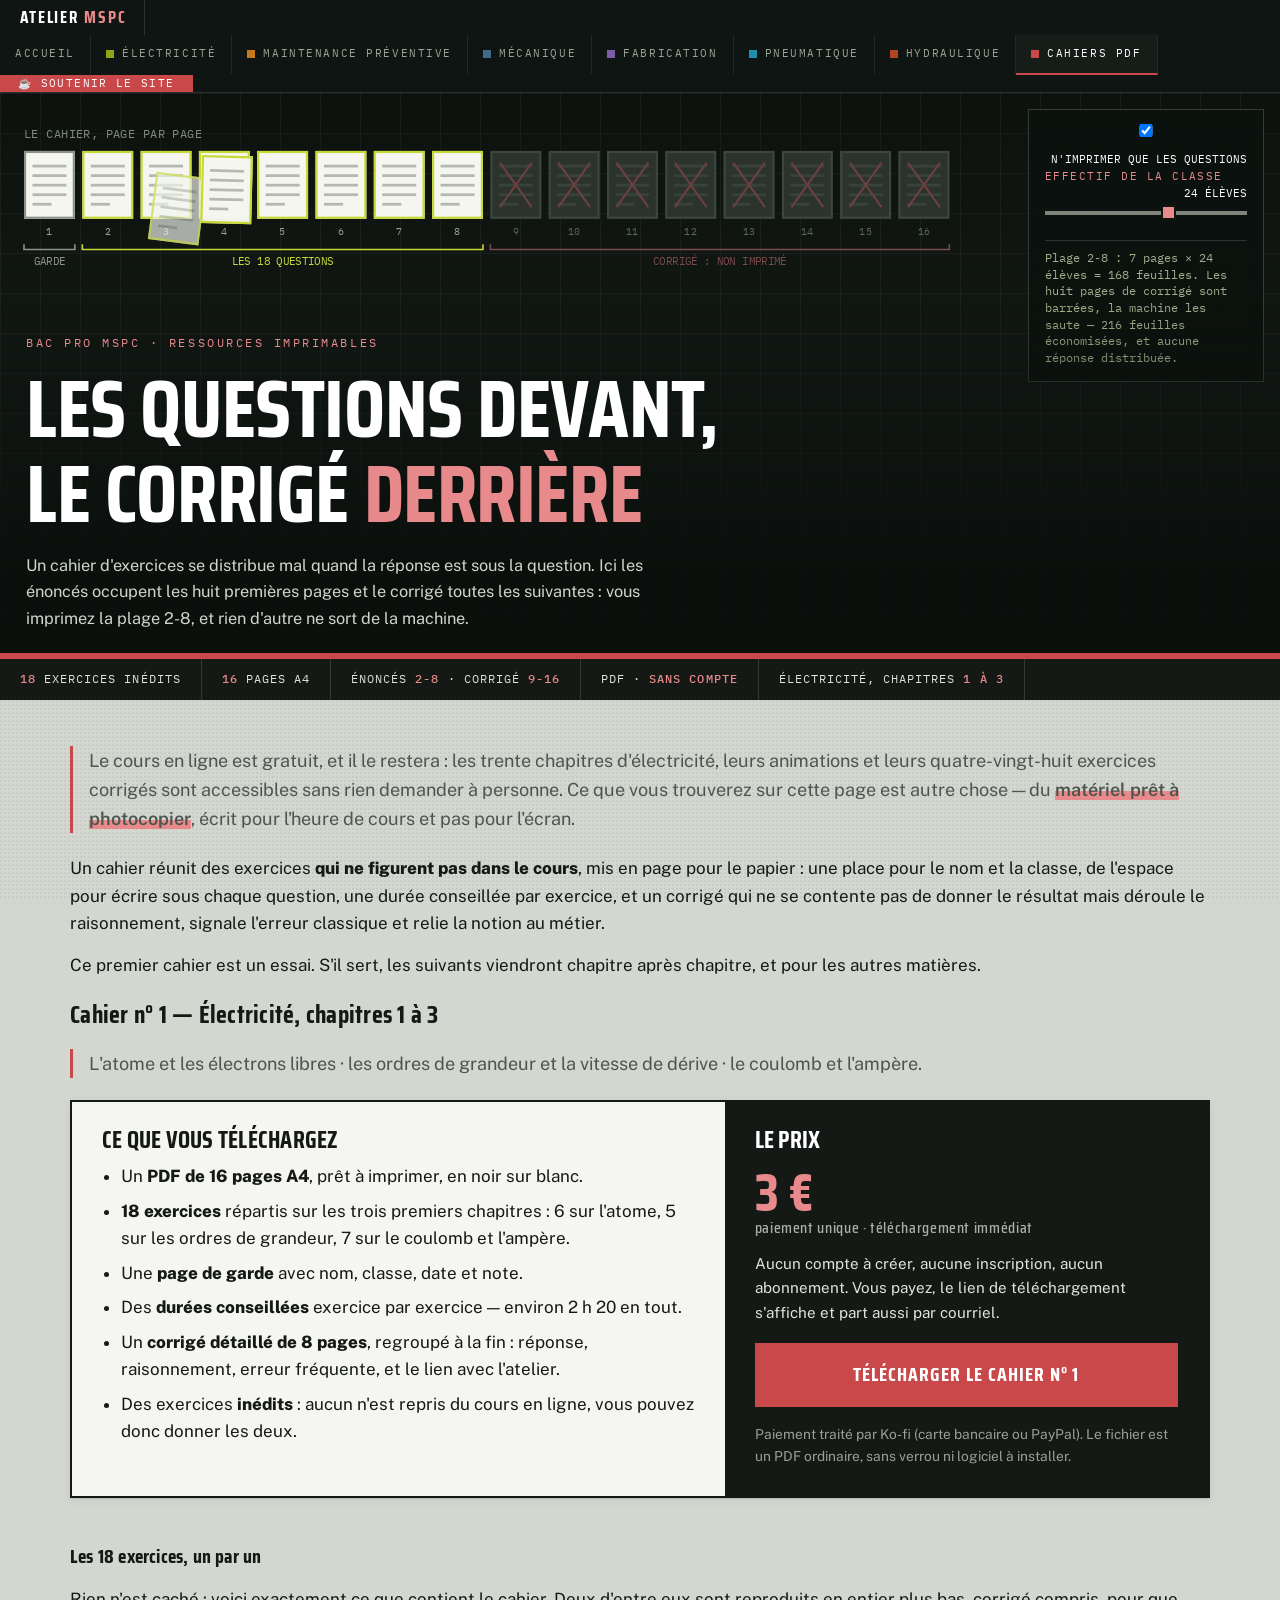
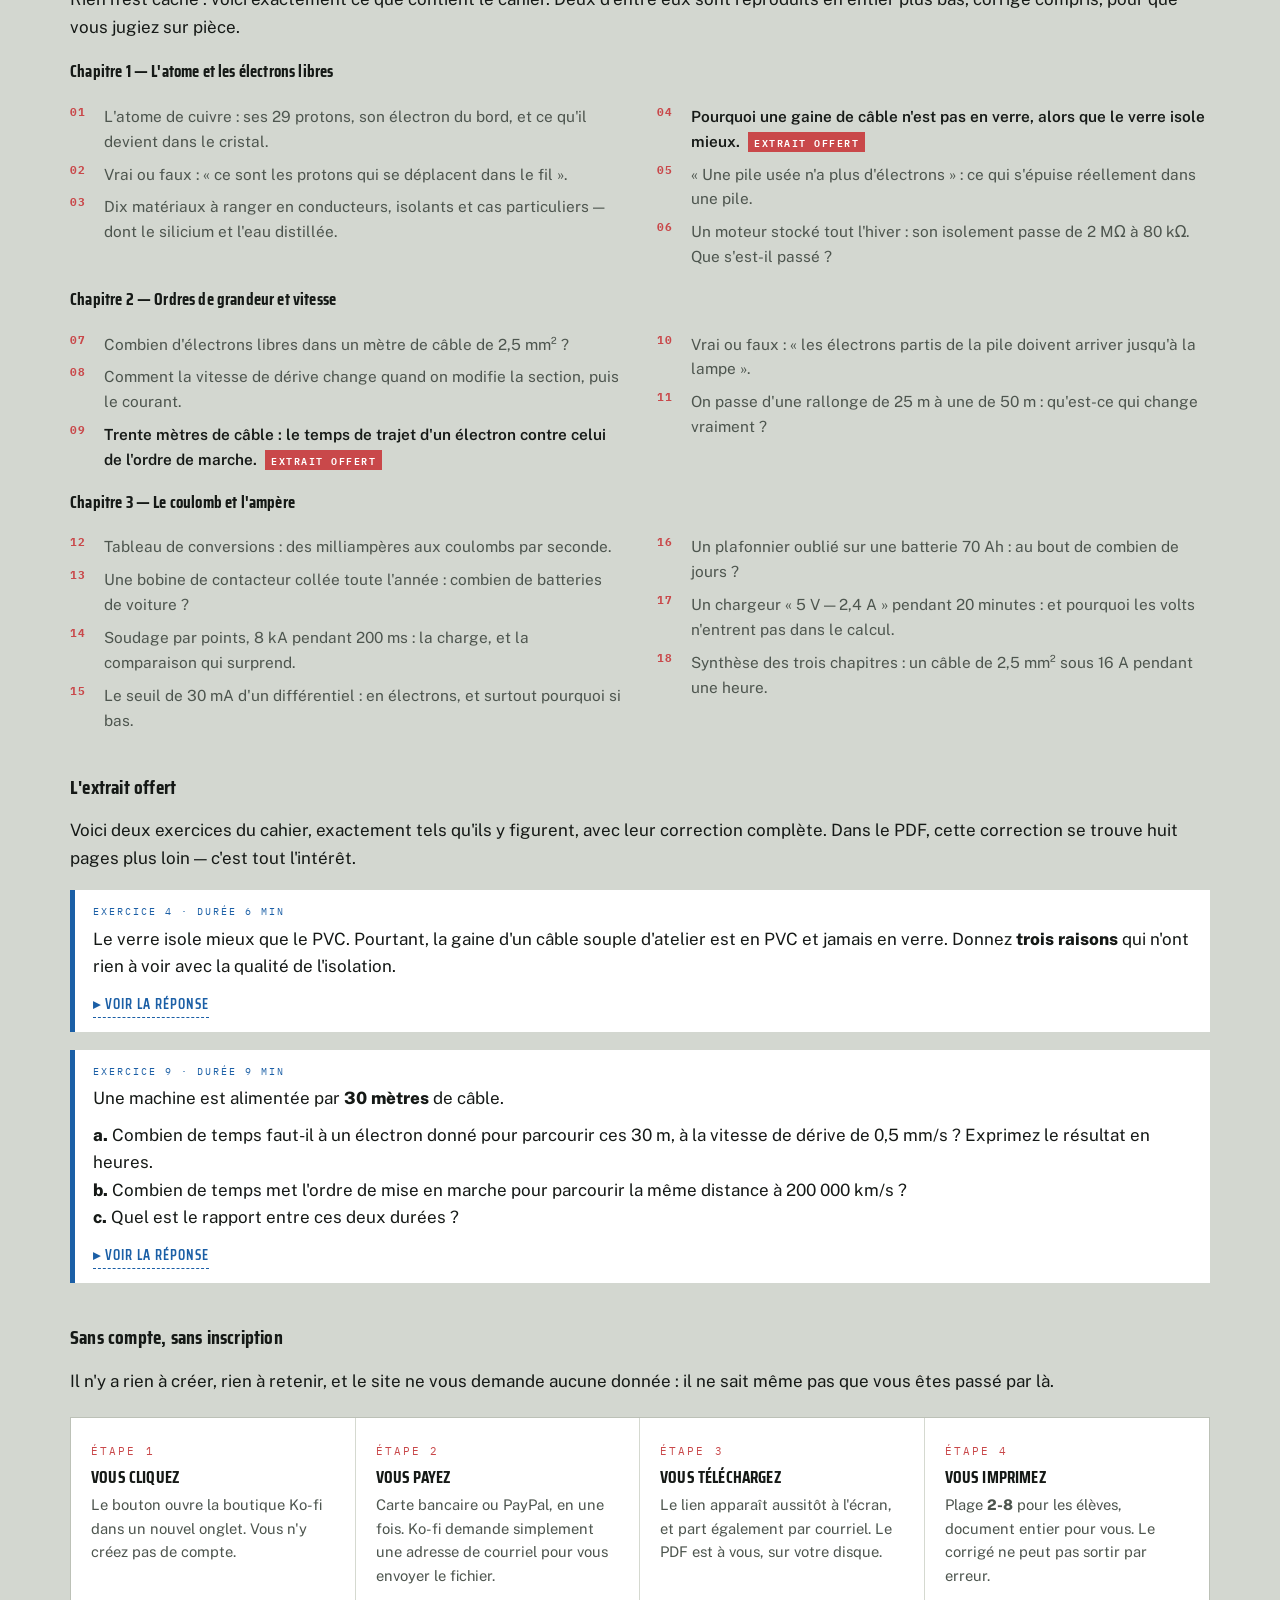
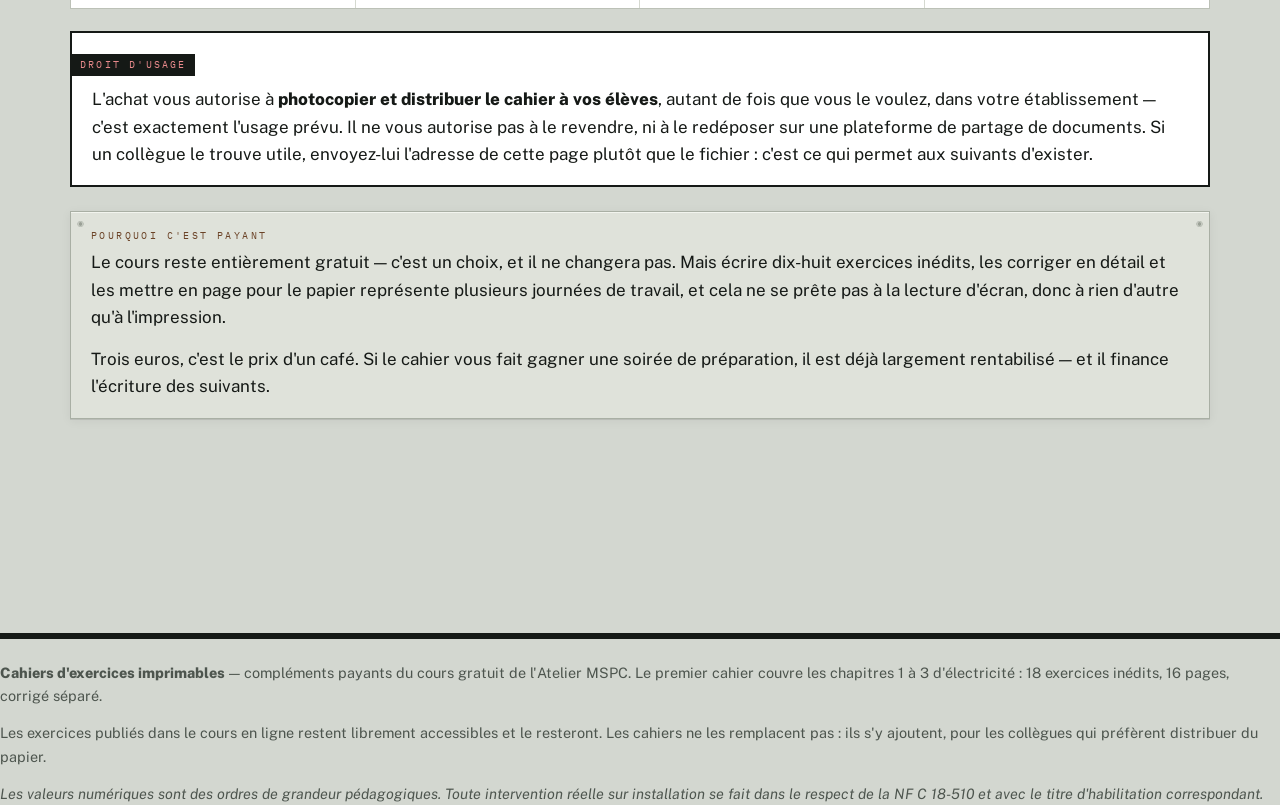
==== cahiers.html @ 29a4f724 "Ajoute la page des cahiers d'exercices imprimables Premier cahier payant, en essai : electricite cha" ====
<!DOCTYPE html>
<html lang="fr">
<head>
<meta charset="utf-8">
<meta name="viewport" content="width=device-width, initial-scale=1">
<title>Cahiers d'exercices imprimables — Atelier MSPC</title>
<meta name="description" content="Cahiers d'exercices Bac Pro MSPC à imprimer : énoncés inédits et corrigé détaillé regroupé en fin de document, pour ne distribuer que les pages de questions. PDF, sans compte ni inscription.">
<link rel="preconnect" href="https://fonts.googleapis.com">
<link rel="preconnect" href="https://fonts.gstatic.com" crossorigin>
<link href="https://fonts.googleapis.com/css2?family=Saira+Condensed:wght@500;600;700&family=Public+Sans:ital,wght@0,400;0,600;0,800;1,400&family=IBM+Plex+Mono:wght@400;500;600&display=swap" rel="stylesheet">
<link rel="stylesheet" href="assets/site.css">
<script src="assets/site.js"></script>
<style>
:root{--accent:#c9484a; --accent-clair:#e88a8c}
.hero-canvas-wrap{height:min(70vh,560px); min-height:420px}

/* La fiche produit : ce qu'on achete, a quel prix, et par ou. */
.fiche{display:grid; grid-template-columns:1.35fr 1fr; gap:0; border:2px solid var(--encre);
  background:var(--papier); box-shadow:var(--ombre); margin:0 0 48px}
.fiche .gauche{padding:26px 30px 28px}
.fiche .droite{padding:26px 30px 28px; background:var(--encre); color:#dfe4de;
  display:flex; flex-direction:column}
.fiche h3{margin:0 0 10px; font-size:1.5rem; text-transform:uppercase}
.fiche .droite h3{color:#fff}
.fiche ul{margin:0; padding-left:19px}
.fiche li{margin-bottom:7px}
.prix{font-family:"Saira Condensed",sans-serif; font-weight:700; font-size:3.4rem; line-height:1;
  color:var(--accent-clair); margin:2px 0 2px}
.prix small{font-size:1rem; font-weight:500; color:#a9b0a7; display:block; letter-spacing:.04em}
.bouton{display:inline-flex; align-items:center; justify-content:center; gap:9px; margin-top:18px;
  background:var(--accent); color:#fff; text-decoration:none; padding:14px 22px;
  font-family:"Saira Condensed",sans-serif; font-weight:700; font-size:1.22rem;
  text-transform:uppercase; letter-spacing:.05em; border:2px solid var(--accent)}
.bouton:hover{background:#e05a5c; border-color:#e05a5c}
.fiche .droite .fin{margin-top:auto; padding-top:16px; font-size:.86rem; color:#98a097}
@media (max-width:820px){.fiche{grid-template-columns:1fr}}

/* Le sommaire des 18 exercices, en deux colonnes. */
.liste-exos{columns:2; column-gap:34px; margin:0 0 10px; padding:0; list-style:none}
.liste-exos li{break-inside:avoid; margin-bottom:8px; padding-left:34px; position:relative;
  font-size:.96rem; color:var(--encre-doux)}
.liste-exos li b{position:absolute; left:0; top:0; font-family:"IBM Plex Mono",monospace;
  font-size:11px; color:var(--accent); letter-spacing:.06em}
.liste-exos li.gratuit{color:var(--encre); font-weight:600}
.liste-exos li.gratuit::after{content:"extrait offert"; font-family:"IBM Plex Mono",monospace;
  font-size:9.5px; letter-spacing:.16em; text-transform:uppercase; color:#fff;
  background:var(--accent); padding:1px 6px; margin-left:8px; white-space:nowrap}
@media (max-width:700px){.liste-exos{columns:1}}

.etapes{display:grid; grid-template-columns:repeat(auto-fit,minmax(210px,1fr)); gap:0;
  border:1px solid #bcc1b7; background:#fff; margin:22px 0 10px}
.etapes>div{padding:18px 20px 20px; border-right:1px solid #d5d9d0}
.etapes>div:last-child{border-right:none}
.etapes .n{font-family:"IBM Plex Mono",monospace; font-size:10.5px; letter-spacing:.2em;
  text-transform:uppercase; color:var(--accent)}
.etapes h4{margin:5px 0 6px; font-size:1.06rem; text-transform:uppercase}
.etapes p{margin:0; font-size:.92rem; color:var(--encre-doux)}
@media (max-width:700px){.etapes>div{border-right:none; border-bottom:1px solid #d5d9d0}}
</style>
</head>
<body>

<nav class="sitenav" aria-label="Navigation entre les cours">
  <a class="marque" href="index.html"><span class="sig">Atelier <b>MSPC</b></span></a>
  <div class="liens">
    <a href="index.html">Accueil</a>
    <a class="m-elec" href="electricite.html"><i class="pastille"></i>Électricité</a>
    <a class="m-maint" href="maintenance-preventive.html"><i class="pastille"></i>Maintenance préventive</a>
    <a class="m-meca" href="mecanique.html"><i class="pastille"></i>Mécanique</a>
    <a class="m-fab" href="fabrication.html"><i class="pastille"></i>Fabrication</a>
    <a class="m-pneu" href="pneumatique.html"><i class="pastille"></i>Pneumatique</a>
    <a class="m-hydro" href="hydraulique.html"><i class="pastille"></i>Hydraulique</a>
    <a class="m-cahier" href="cahiers.html" aria-current="page"><i class="pastille"></i>Cahiers PDF</a>
  </div>
  <a class="soutenir" href="https://ko-fi.com/topinambourrutabaga" target="_blank" rel="noopener">☕ Soutenir le site</a>
</nav>

<header class="hero">
  <div class="hero-canvas-wrap">
    <canvas id="himp" aria-label="Animation : impression d'un cahier d'exercices, avec ou sans les pages de corrigé"></canvas>
    <div class="hero-ctrl">
      <label class="switch"><input type="checkbox" id="hq" checked><span>N'imprimer que les questions</span></label>
      <label>Effectif de la classe <span id="hnl">24 élèves</span></label>
      <input type="range" id="hn" min="6" max="35" value="24" aria-label="Effectif de la classe">
      <div class="verdict" id="hverdict"></div>
    </div>
    <div class="hero-text">
      <span class="eyebrow">Bac Pro MSPC · Ressources imprimables</span>
      <h1>Les questions devant,<br>le corrigé <em>derrière</em></h1>
      <p>Un cahier d'exercices se distribue mal quand la réponse est sous la question. Ici les énoncés occupent les huit premières pages et le corrigé toutes les suivantes : vous imprimez la plage 2-8, et rien d'autre ne sort de la machine.</p>
    </div>
  </div>
</header>

<div class="meta-bar">
  <div><b>18</b> exercices inédits</div>
  <div><b>16</b> pages A4</div>
  <div>Énoncés <b>2-8</b> · corrigé <b>9-16</b></div>
  <div>PDF · <b>sans compte</b></div>
  <div>Électricité, chapitres <b>1 à 3</b></div>
</div>

<div class="wrap">

<p class="lede">Le cours en ligne est gratuit, et il le restera : les trente chapitres d'électricité, leurs animations et leurs quatre-vingt-huit exercices corrigés sont accessibles sans rien demander à personne. Ce que vous trouverez sur cette page est autre chose — du <span class="cle">matériel prêt à photocopier</span>, écrit pour l'heure de cours et pas pour l'écran.</p>

<p>Un cahier réunit des exercices <strong>qui ne figurent pas dans le cours</strong>, mis en page pour le papier : une place pour le nom et la classe, de l'espace pour écrire sous chaque question, une durée conseillée par exercice, et un corrigé qui ne se contente pas de donner le résultat mais déroule le raisonnement, signale l'erreur classique et relie la notion au métier.</p>

<p>Ce premier cahier est un essai. S'il sert, les suivants viendront chapitre après chapitre, et pour les autres matières.</p>

<!-- ============ LA FICHE PRODUIT ============ -->
<h2 id="cahier1">Cahier n° 1 — Électricité, chapitres 1 à 3</h2>
<p class="lede">L'atome et les électrons libres · les ordres de grandeur et la vitesse de dérive · le coulomb et l'ampère.</p>

<div class="fiche">
  <div class="gauche">
    <h3>Ce que vous téléchargez</h3>
    <ul>
      <li>Un <strong>PDF de 16 pages A4</strong>, prêt à imprimer, en noir sur blanc.</li>
      <li><strong>18 exercices</strong> répartis sur les trois premiers chapitres : 6 sur l'atome, 5 sur les ordres de grandeur, 7 sur le coulomb et l'ampère.</li>
      <li>Une <strong>page de garde</strong> avec nom, classe, date et note.</li>
      <li>Des <strong>durées conseillées</strong> exercice par exercice — environ 2 h 20 en tout.</li>
      <li>Un <strong>corrigé détaillé de 8 pages</strong>, regroupé à la fin : réponse, raisonnement, erreur fréquente, et le lien avec l'atelier.</li>
      <li>Des exercices <strong>inédits</strong> : aucun n'est repris du cours en ligne, vous pouvez donc donner les deux.</li>
    </ul>
  </div>
  <div class="droite">
    <h3>Le prix</h3>
    <div class="prix">3 €<small>paiement unique · téléchargement immédiat</small></div>
    <p style="margin:14px 0 0; font-size:.95rem">Aucun compte à créer, aucune inscription, aucun abonnement. Vous payez, le lien de téléchargement s'affiche et part aussi par courriel.</p>
    <a class="bouton" href="https://ko-fi.com/topinambourrutabaga/shop" target="_blank" rel="noopener">Télécharger le cahier n° 1</a>
    <div class="fin">Paiement traité par Ko-fi (carte bancaire ou PayPal). Le fichier est un PDF ordinaire, sans verrou ni logiciel à installer.</div>
  </div>
</div>

<!-- ============ SOMMAIRE DES EXERCICES ============ -->
<h3>Les 18 exercices, un par un</h3>
<p>Rien n'est caché : voici exactement ce que contient le cahier. Deux d'entre eux sont reproduits en entier plus bas, corrigé compris, pour que vous jugiez sur pièce.</p>

<h4 style="margin-top:22px">Chapitre 1 — L'atome et les électrons libres</h4>
<ul class="liste-exos">
  <li><b>01</b>L'atome de cuivre : ses 29 protons, son électron du bord, et ce qu'il devient dans le cristal.</li>
  <li><b>02</b>Vrai ou faux : « ce sont les protons qui se déplacent dans le fil ».</li>
  <li><b>03</b>Dix matériaux à ranger en conducteurs, isolants et cas particuliers — dont le silicium et l'eau distillée.</li>
  <li class="gratuit"><b>04</b>Pourquoi une gaine de câble n'est pas en verre, alors que le verre isole mieux.</li>
  <li><b>05</b>« Une pile usée n'a plus d'électrons » : ce qui s'épuise réellement dans une pile.</li>
  <li><b>06</b>Un moteur stocké tout l'hiver : son isolement passe de 2 MΩ à 80 kΩ. Que s'est-il passé ?</li>
</ul>

<h4 style="margin-top:22px">Chapitre 2 — Ordres de grandeur et vitesse</h4>
<ul class="liste-exos">
  <li><b>07</b>Combien d'électrons libres dans un mètre de câble de 2,5 mm² ?</li>
  <li><b>08</b>Comment la vitesse de dérive change quand on modifie la section, puis le courant.</li>
  <li class="gratuit"><b>09</b>Trente mètres de câble : le temps de trajet d'un électron contre celui de l'ordre de marche.</li>
  <li><b>10</b>Vrai ou faux : « les électrons partis de la pile doivent arriver jusqu'à la lampe ».</li>
  <li><b>11</b>On passe d'une rallonge de 25 m à une de 50 m : qu'est-ce qui change vraiment ?</li>
</ul>

<h4 style="margin-top:22px">Chapitre 3 — Le coulomb et l'ampère</h4>
<ul class="liste-exos">
  <li><b>12</b>Tableau de conversions : des milliampères aux coulombs par seconde.</li>
  <li><b>13</b>Une bobine de contacteur collée toute l'année : combien de batteries de voiture ?</li>
  <li><b>14</b>Soudage par points, 8 kA pendant 200 ms : la charge, et la comparaison qui surprend.</li>
  <li><b>15</b>Le seuil de 30 mA d'un différentiel : en électrons, et surtout pourquoi si bas.</li>
  <li><b>16</b>Un plafonnier oublié sur une batterie 70 Ah : au bout de combien de jours ?</li>
  <li><b>17</b>Un chargeur « 5 V — 2,4 A » pendant 20 minutes : et pourquoi les volts n'entrent pas dans le calcul.</li>
  <li><b>18</b>Synthèse des trois chapitres : un câble de 2,5 mm² sous 16 A pendant une heure.</li>
</ul>

<!-- ============ EXTRAIT ============ -->
<h3 style="margin-top:44px">L'extrait offert</h3>
<p>Voici deux exercices du cahier, exactement tels qu'ils y figurent, avec leur correction complète. Dans le PDF, cette correction se trouve huit pages plus loin — c'est tout l'intérêt.</p>

<div class="exo"><span class="tag">Exercice 4 · durée 6 min</span>
<p>Le verre isole mieux que le PVC. Pourtant, la gaine d'un câble souple d'atelier est en PVC et jamais en verre. Donnez <strong>trois raisons</strong> qui n'ont rien à voir avec la qualité de l'isolation.</p>
<details><summary>Voir la réponse</summary><div class="rep">
<p><strong>Le verre est cassant, rigide et lourd. Aucune de ces raisons ne concerne l'isolation.</strong></p>
<p><strong>1. Il ne plie pas.</strong> Un câble d'atelier est enroulé, déroulé, plié cent fois par jour. Une gaine de verre se briserait au premier enroulement.</p>
<p><strong>2. Il casse au choc.</strong> Une chute, un coup de chariot, et l'isolant vole en éclats — laissant le conducteur nu. Le PVC s'entaille mais ne se fragmente pas.</p>
<p><strong>3. Il est impossible à mettre en œuvre.</strong> Le PVC s'extrude en continu autour du conducteur, à plusieurs mètres par seconde, pour un coût dérisoire. On ne sait pas faire cela avec du verre.</p>
<p>On peut ajouter la masse, et la difficulté de raccorder : dénuder du verre n'a aucun sens.</p>
<p><em>La leçon dépasse le câble : <strong>on ne choisit jamais un matériau sur une seule propriété</strong>. Le meilleur isolant du monde ne sert à rien s'il ne survit pas à l'usage.</em></p>
</div></details>
</div>

<div class="exo"><span class="tag">Exercice 9 · durée 9 min</span>
<p>Une machine est alimentée par <strong>30 mètres</strong> de câble.</p>
<p><strong>a.</strong> Combien de temps faut-il à un électron donné pour parcourir ces 30 m, à la vitesse de dérive de 0,5 mm/s ? Exprimez le résultat en heures.<br>
<strong>b.</strong> Combien de temps met l'ordre de mise en marche pour parcourir la même distance à 200 000 km/s ?<br>
<strong>c.</strong> Quel est le rapport entre ces deux durées ?</p>
<details><summary>Voir la réponse</summary><div class="rep">
<p><strong>a. Environ 16 h 40 min. b. Environ 150 nanosecondes. c. Un rapport d'environ 400 milliards.</strong></p>
<p><strong>a.</strong> On convertit d'abord la distance en millimètres, puisque la vitesse est en millimètres par seconde :<br>
30 m = 30 000 mm<br>
t = 30 000 / 0,5 = <strong>60 000 s</strong><br>
60 000 / 3 600 = 16,7 h, soit <strong>16 h 40 min</strong>.</p>
<p><strong>b.</strong> Pour le signal, on travaille en unités du système international :<br>
200 000 km/s = 2 × 10<sup>8</sup> m/s<br>
t = 30 / (2 × 10<sup>8</sup>) = 1,5 × 10<sup>−7</sup> s = <strong>150 ns</strong>.</p>
<p><strong>c.</strong> Le rapport vaut 60 000 / (1,5 × 10<sup>−7</sup>) ≈ 4 × 10<sup>11</sup>, soit <strong>quatre cents milliards de fois</strong>.</p>
<p><em>Ces deux nombres résument tout le chapitre. L'électron met une journée de travail à faire le trajet ; l'ordre de se mettre en marche le fait dans un temps que même un oscilloscope a du mal à mesurer. La machine démarre parce que l'ordre arrive, pas parce que les électrons arrivent.</em></p>
</div></details>
</div>

<!-- ============ COMMENT CA MARCHE ============ -->
<h3 style="margin-top:44px">Sans compte, sans inscription</h3>
<p>Il n'y a rien à créer, rien à retenir, et le site ne vous demande aucune donnée : il ne sait même pas que vous êtes passé par là.</p>

<div class="etapes">
  <div><span class="n">Étape 1</span><h4>Vous cliquez</h4><p>Le bouton ouvre la boutique Ko-fi dans un nouvel onglet. Vous n'y créez pas de compte.</p></div>
  <div><span class="n">Étape 2</span><h4>Vous payez</h4><p>Carte bancaire ou PayPal, en une fois. Ko-fi demande simplement une adresse de courriel pour vous envoyer le fichier.</p></div>
  <div><span class="n">Étape 3</span><h4>Vous téléchargez</h4><p>Le lien apparaît aussitôt à l'écran, et part également par courriel. Le PDF est à vous, sur votre disque.</p></div>
  <div><span class="n">Étape 4</span><h4>Vous imprimez</h4><p>Plage <strong>2-8</strong> pour les élèves, document entier pour vous. Le corrigé ne peut pas sortir par erreur.</p></div>
</div>

<div class="encadre"><span class="tag">Droit d'usage</span>
<p style="margin-bottom:0">L'achat vous autorise à <strong>photocopier et distribuer le cahier à vos élèves</strong>, autant de fois que vous le voulez, dans votre établissement — c'est exactement l'usage prévu. Il ne vous autorise pas à le revendre, ni à le redéposer sur une plateforme de partage de documents. Si un collègue le trouve utile, envoyez-lui l'adresse de cette page plutôt que le fichier : c'est ce qui permet aux suivants d'exister.</p>
</div>

<div class="plaque"><span class="tag">Pourquoi c'est payant</span>
<p>Le cours reste entièrement gratuit — c'est un choix, et il ne changera pas. Mais écrire dix-huit exercices inédits, les corriger en détail et les mettre en page pour le papier représente plusieurs journées de travail, et cela ne se prête pas à la lecture d'écran, donc à rien d'autre qu'à l'impression.</p>
<p style="margin-bottom:0">Trois euros, c'est le prix d'un café. Si le cahier vous fait gagner une soirée de préparation, il est déjà largement rentabilisé — et il finance l'écriture des suivants.</p>
</div>

</div><!-- /wrap -->

<footer class="fin">
<p><strong>Cahiers d'exercices imprimables</strong> — compléments payants du cours gratuit de l'Atelier MSPC. Le premier cahier couvre les chapitres 1 à 3 d'électricité : 18 exercices inédits, 16 pages, corrigé séparé.</p>
<p>Les exercices publiés dans le cours en ligne restent librement accessibles et le resteront. Les cahiers ne les remplacent pas : ils s'y ajoutent, pour les collègues qui préfèrent distribuer du papier.</p>
<p style="margin-bottom:0"><em>Les valeurs numériques sont des ordres de grandeur pédagogiques. Toute intervention réelle sur installation se fait dans le respect de la NF C 18-510 et avec le titre d'habilitation correspondant.</em></p>
</footer>

<script>
/* =========================================================================
   HÉROS — l'imprimante qui ne sort que les pages de questions.
   Le but de la figure est de rendre evident le decoupage du cahier :
   une couverture, sept pages d'enonces, huit pages de corrige. On coche
   la case et le corrige cesse d'etre imprime, pour toute la classe.
   ========================================================================= */
(function(){
  var COUV = '#8d938a', QUEST = '#c8d834', CORR = '#e88a8c', MORT = '#2b332c';

  /* La scene est dessinee dans un repere fixe de 880 x 176, puis posee dans
     la bande libre au-dessus du titre : le heros porte un grand titre en bas
     a gauche et le panneau de commandes en haut a droite, et la figure ne
     doit empieter ni sur l'un ni sur l'autre. */
  var SW = 880, SH = 132;

  /* Le heros superpose trois calques : la figure, le panneau de commandes et
     le titre. En grand format le panneau flotte en haut a droite ; sous 760 px
     il repasse dans le flux et occupe toute la largeur en haut. On mesure donc
     la bande reellement libre plutot que de la supposer. */
  var CV = document.getElementById('himp');
  var PAN = document.querySelector('.hero-ctrl');
  var TXT = document.querySelector('.hero-text');
  var bande = {y0: 14, y1: 200, pleine: false};
  function mesure(){
    if(!CV) return;
    var r = CV.getBoundingClientRect();
    var y0 = 14, y1 = r.height - 14, pleine = false;
    if(PAN){
      var rp = PAN.getBoundingClientRect();
      if(rp.width > r.width * 0.8){ y0 = Math.max(y0, rp.bottom - r.top + 12); pleine = true; }
    }
    if(TXT) y1 = Math.min(y1, TXT.getBoundingClientRect().top - r.top - 12);
    bande = {y0: y0, y1: Math.max(y0 + 40, y1), pleine: pleine};
  }

  function nature(p){ return p === 1 ? 'c' : (p <= 8 ? 'q' : 'r'); }
  function couleur(p){ var n = nature(p); return n === 'c' ? COUV : (n === 'q' ? QUEST : CORR); }

  var TW = 48, TG = 7, TH = 64;              // vignette : largeur, ecart, hauteur
  function tx(p){ return (p - 1) * (TW + TG); }

  var qOnly = MSPC.ctrl('hq');
  var eff   = MSPC.ctrl('hn', function(v){ return v + ' élèves'; }, 'hnl');
  var verdict = document.getElementById('hverdict');

  var vol = [], prochaine = 1, delai = 0;    // feuilles en train de sortir

  MSPC.anim('himp', function(a){
    var ctx = a.ctx, W = a.W, H = a.H;
    var seulesQ = qOnly.val, n = eff.val;

    /* --- avancement : une page toutes les 0,38 s, les pages exclues sautees */
    delai -= a.dt;
    if(delai <= 0){
      delai = 0.38;
      var essais = 0;
      while(essais++ < 17){
        var pg = prochaine;
        prochaine = prochaine >= 16 ? 1 : prochaine + 1;
        if(!(seulesQ && nature(pg) === 'r')){ vol.push({p: pg, u: 0}); break; }
      }
    }
    for(var i = vol.length - 1; i >= 0; i--){
      vol[i].u += a.dt * 1.15;
      if(vol[i].u > 1) vol.splice(i, 1);
    }

    MSPC.fond(ctx, W, H, 40);

    /* La bande utile : environ les trois quarts gauches, en haut. */
    var dispoW = bande.pleine ? (W - 48) : Math.max(320, W * 0.76 - 40);
    var dispoH = bande.y1 - bande.y0;
    var S = Math.max(0.24, Math.min(dispoW / SW, dispoH / SH));
    ctx.save();
    ctx.translate(24, bande.y0 + Math.max(0, (dispoH - SH * S) / 2));
    ctx.scale(S, S);
    ctx.translate(0, 20);

    MSPC.mono(ctx, 'LE CAHIER, PAGE PAR PAGE', 0, -12, 11, '#7f8a7e');

    /* --- les seize pages ------------------------------------------------- */
    for(var p = 1; p <= 16; p++){
      var x = tx(p), exclue = seulesQ && nature(p) === 'r';
      ctx.fillStyle = exclue ? MORT : '#f4f6ef';
      ctx.fillRect(x, 0, TW, TH);
      ctx.strokeStyle = exclue ? '#3c463d' : couleur(p);
      ctx.lineWidth = 2;
      ctx.strokeRect(x + 1, 1, TW - 2, TH - 2);
      ctx.fillStyle = exclue ? '#39423a' : 'rgba(20,24,15,.28)';
      for(var l = 0; l < 5; l++)
        ctx.fillRect(x + 8, 13 + l * 9, TW - 16 - (l === 4 ? 14 : 0), 2.6);
      if(exclue){
        ctx.strokeStyle = '#6b4040'; ctx.lineWidth = 2;
        ctx.beginPath();
        ctx.moveTo(x + 9, 11); ctx.lineTo(x + TW - 9, TH - 11);
        ctx.moveTo(x + TW - 9, 11); ctx.lineTo(x + 9, TH - 11);
        ctx.stroke();
      }
      MSPC.mono(ctx, String(p), x + TW / 2, TH + 15, 9.5,
                exclue ? '#5c665d' : '#9aa494', 'center');
    }

    /* --- les feuilles qui se detachent ----------------------------------- */
    for(var k = 0; k < vol.length; k++){
      var f = vol[k], u = f.u;
      ctx.save();
      ctx.translate(tx(f.p) + 26 * u, 34 * u);
      ctx.rotate(0.22 * u);
      ctx.globalAlpha = 1 - u * u;
      ctx.fillStyle = '#f4f6ef'; ctx.fillRect(0, 0, TW, TH);
      ctx.strokeStyle = couleur(f.p); ctx.lineWidth = 2;
      ctx.strokeRect(1, 1, TW - 2, TH - 2);
      ctx.fillStyle = 'rgba(20,24,15,.28)';
      for(var m = 0; m < 5; m++)
        ctx.fillRect(8, 13 + m * 9, TW - 16 - (m === 4 ? 14 : 0), 2.6);
      ctx.restore();
    }
    ctx.globalAlpha = 1;

    /* --- accolades de legende -------------------------------------------- */
    function legende(p1, p2, txt, col){
      var x1 = tx(p1), x2 = tx(p2) + TW, y = TH + 24;
      ctx.strokeStyle = col; ctx.lineWidth = 1.5;
      ctx.beginPath();
      ctx.moveTo(x1, y); ctx.lineTo(x1, y + 5); ctx.lineTo(x2, y + 5); ctx.lineTo(x2, y);
      ctx.stroke();
      MSPC.mono(ctx, txt, (x1 + x2) / 2, y + 20, 10, col, 'center');
    }
    legende(1, 1, 'GARDE', COUV);
    legende(2, 8, 'LES 18 QUESTIONS', QUEST);
    legende(9, 16, seulesQ ? 'CORRIGÉ : NON IMPRIMÉ' : 'LE CORRIGÉ', seulesQ ? '#7a4c4c' : CORR);

    ctx.restore();

    if(verdict){
      var feuilles = seulesQ ? 7 : 16;
      verdict.textContent = seulesQ
        ? 'Plage 2-8 : ' + feuilles + ' pages × ' + n + ' élèves = ' + MSPC.nb(feuilles * n)
          + ' feuilles. Les huit pages de corrigé sont barrées, la machine les saute — '
          + MSPC.nb(9 * n) + ' feuilles économisées, et aucune réponse distribuée.'
        : 'Document entier : ' + feuilles + ' pages × ' + n + ' élèves = ' + MSPC.nb(feuilles * n)
          + ' feuilles, corrigé compris. C’est rarement ce qu’on veut : cochez la case ci-dessus.';
    }
  }, {fill:true, onResize: mesure});

  mesure();
  window.addEventListener('load', mesure);
  if(document.fonts && document.fonts.ready) document.fonts.ready.then(mesure);
})();
</script>

</body>
</html>
---- assets/site.css ----
/* =========================================================================
   ATELIER MSPC — feuille de style commune
   Identité visuelle : armoire électrique RAL 7035, papier de schéma, rail DIN.
   Chaque page de cours redéfinit --accent / --accent-clair dans son <style>.
   ========================================================================= */

:root{
  /* --- Neutres : le décor d'atelier, identique partout --- */
  --armoire:#d3d7d0;      /* gris RAL 7035, fond de page */
  --papier:#f5f6f2;       /* feuille de schéma */
  --papier-2:#eceee7;
  --encre:#151916;
  --encre-doux:#4d554e;
  --encre-pale:#7b837c;
  --rail:#a3a89e;
  --rail-fonce:#7e847a;
  --danger:#b32017;
  --repere:#6b4327;       /* marron : kickers, tags secondaires */
  --lien:#1b5fa6;         /* bleu : liens, exercices */
  --ombre:0 1px 0 rgba(0,0,0,.09), 0 2px 10px rgba(0,0,0,.06);

  /* --- Accent : redéfini par chaque matière --- */
  --accent:#93a415;
  --accent-clair:#c8d834;
  --accent-sombre:#4a5410;

  /* Alias de compatibilité (le cours d'électricité les utilise en dur) */
  --terre:var(--accent);
  --terre-clair:var(--accent-clair);
  --phase:var(--repere);
  --neutre:var(--lien);
  --cuivre:#b06a2c;
}

*{box-sizing:border-box}
html{scroll-behavior:smooth}
body{
  margin:0; background:var(--armoire); color:var(--encre);
  font-family:"Public Sans",-apple-system,system-ui,sans-serif;
  font-size:17px; line-height:1.62;
  -webkit-font-smoothing:antialiased;
}
/* Texture discrète de tôle grenaillée */
body::before{
  content:""; position:fixed; inset:0; pointer-events:none; z-index:0; opacity:.35;
  background-image:radial-gradient(circle at 1px 1px, rgba(0,0,0,.13) 1px, transparent 0);
  background-size:4px 4px;
}
.wrap{position:relative; z-index:1; max-width:1180px; margin:0 auto; padding:0 20px 120px}

h1,h2,h3,h4,.disp{font-family:"Saira Condensed","Public Sans",sans-serif; font-weight:700; line-height:1.05; letter-spacing:.01em}
.mono{font-family:"IBM Plex Mono",ui-monospace,monospace}
a{color:var(--lien)}
:focus-visible{outline:3px solid var(--lien); outline-offset:2px}

/* ---------- BARRE DE NAVIGATION INTER-COURS ---------- */
.sitenav{position:sticky; top:0; z-index:45; background:#0f1512; border-bottom:1px solid #2a322b;
  display:flex; align-items:stretch; flex-wrap:wrap; gap:0}
.sitenav .marque{display:flex; align-items:center; gap:9px; padding:9px 18px 9px 20px; text-decoration:none;
  border-right:1px solid #2a322b; flex:0 0 auto}
.sitenav .marque .sig{font-family:"Saira Condensed",sans-serif; font-weight:700; font-size:1.06rem;
  letter-spacing:.11em; color:#fff; text-transform:uppercase; line-height:1}
.sitenav .marque .sig b{color:var(--accent-clair); font-weight:700}
.sitenav .liens{display:flex; flex-wrap:wrap; flex:1 1 auto}
.sitenav .liens a{display:flex; align-items:center; padding:0 15px; min-height:40px; text-decoration:none;
  font-family:"IBM Plex Mono",monospace; font-size:10.5px; letter-spacing:.15em; text-transform:uppercase;
  color:#9aa494; border-right:1px solid #232a24; border-bottom:2px solid transparent; transition:color .12s, border-color .12s}
.sitenav .liens a:hover{color:#e6ebe4; border-bottom-color:var(--m-accent,var(--accent))}
.sitenav .liens a[aria-current="page"]{color:#fff; border-bottom-color:var(--m-accent,var(--accent)); background:#161d18}
.sitenav .liens a .pastille{width:8px; height:8px; margin-right:8px; background:var(--m-accent,var(--accent)); flex:0 0 auto}
.sitenav .soutenir{display:flex; align-items:center; gap:6px; padding:0 18px; text-decoration:none;
  font-family:"IBM Plex Mono",monospace; font-size:10.5px; letter-spacing:.13em; text-transform:uppercase;
  color:#fff; background:#c9484a; flex:0 0 auto; white-space:nowrap; transition:background .12s}
.sitenav .soutenir:hover{background:#e05a5c}
@media (max-width:640px){.sitenav .soutenir{padding:0 13px; font-size:9.5px}}

/* Couleurs propres à chaque matière, utilisables partout via une classe */
.m-elec{--m-accent:#93a415; --m-accent-clair:#c8d834}
.m-maint{--m-accent:#c9791a; --m-accent-clair:#f0a844}
.m-meca{--m-accent:#3f6b8a; --m-accent-clair:#79a6c4}
.m-fab{--m-accent:#7b5ea7; --m-accent-clair:#b79ae0}
.m-pneu{--m-accent:#1f8fb0; --m-accent-clair:#5cc4e0}
.m-hydro{--m-accent:#b5451f; --m-accent-clair:#e07a4e}
.m-cahier{--m-accent:#c9484a; --m-accent-clair:#e88a8c}

/* ---------- HERO ---------- */
header.hero{position:relative; margin:0; padding:0; overflow:hidden; background:#0f1512; border-bottom:6px solid var(--accent)}
.hero-canvas-wrap{position:relative; height:min(74vh,620px); min-height:430px}
.hero-canvas-wrap>canvas{position:absolute; inset:0; width:100%; height:100%; display:block}
.hero-text{position:absolute; left:0; right:0; bottom:0; padding:24px 26px 22px;
  background:linear-gradient(to top, rgba(10,15,12,.94) 25%, rgba(10,15,12,0));}
.eyebrow{font-family:"IBM Plex Mono",monospace; font-size:11.5px; letter-spacing:.22em; text-transform:uppercase; color:var(--accent-clair)}
.hero-text h1{color:#fff; font-size:clamp(2.4rem,7vw,5.1rem); margin:.12em 0 .18em; text-transform:uppercase; letter-spacing:-.005em}
.hero-text h1 em{font-style:normal; color:var(--accent-clair)}
.hero-text p{color:#cfd6cf; max-width:62ch; margin:0; font-size:1.02rem}
.hero-ctrl{position:absolute; top:16px; right:16px; background:rgba(12,18,14,.82); border:1px solid rgba(255,255,255,.18);
  padding:14px 16px; width:236px; backdrop-filter:blur(6px)}
.hero-ctrl label{display:block; font-family:"IBM Plex Mono",monospace; font-size:10.5px; letter-spacing:.14em;
  text-transform:uppercase; color:var(--accent-clair); margin:0 0 4px}
.hero-ctrl label span{color:#fff; float:right; letter-spacing:0}
.hero-ctrl input{width:100%; margin:0 0 14px}
.hero-ctrl .verdict{font-family:"IBM Plex Mono",monospace; font-size:11.5px; color:#9fb08c; line-height:1.45;
  border-top:1px solid rgba(255,255,255,.14); padding-top:9px; margin-top:2px}

input[type=range]{-webkit-appearance:none; appearance:none; height:22px; background:transparent; cursor:pointer}
input[type=range]::-webkit-slider-runnable-track{height:4px; background:var(--rail-fonce)}
input[type=range]::-moz-range-track{height:4px; background:var(--rail-fonce)}
input[type=range]::-webkit-slider-thumb{-webkit-appearance:none; width:15px; height:15px; background:var(--accent-clair); border:2px solid #10160f; margin-top:-6px; border-radius:0}
input[type=range]::-moz-range-thumb{width:15px; height:15px; background:var(--accent-clair); border:2px solid #10160f; border-radius:0}

/* ---------- BANDEAU INFO ---------- */
.meta-bar{display:flex; flex-wrap:wrap; gap:0; background:var(--encre); color:#dfe4de; margin:0 0 46px;
  font-family:"IBM Plex Mono",monospace; font-size:11.5px; letter-spacing:.09em; text-transform:uppercase}
.meta-bar div{padding:11px 20px; border-right:1px solid #333a34}
.meta-bar b{color:var(--accent-clair); font-weight:500}

/* ---------- SOMMAIRE : rail DIN ---------- */
.sommaire{margin-bottom:64px}
.sommaire h2{font-size:1.5rem; text-transform:uppercase; letter-spacing:.06em; margin:0 0 6px}
.sommaire>p{color:var(--encre-doux); margin:0 0 22px; max-width:70ch}
.rail{position:relative; background:linear-gradient(180deg,#b8bdb3,#9aa096 40%,#878d83);
  border-top:1px solid #cfd4ca; border-bottom:1px solid #6e746a;
  padding:14px 12px; display:flex; flex-wrap:wrap; gap:8px}
.borne{flex:1 1 168px; background:var(--papier); border:1px solid #b9beb4; border-top:3px solid var(--repere);
  padding:9px 11px 11px; text-decoration:none; color:var(--encre); box-shadow:var(--ombre); transition:transform .13s, border-top-color .13s}
.borne:hover,.borne:focus-visible{transform:translateY(-3px); border-top-color:var(--accent)}
.borne .num{font-family:"IBM Plex Mono",monospace; font-size:10.5px; color:var(--encre-pale); letter-spacing:.1em}
.borne .lbl{font-family:"Saira Condensed",sans-serif; font-weight:600; font-size:1.02rem; line-height:1.13; display:block; margin-top:2px; text-transform:uppercase}

/* ---------- CHAPITRES ---------- */
section.ch{background:var(--papier); border:1px solid #bcc1b7; box-shadow:var(--ombre); margin:0 0 34px; scroll-margin-top:14px}
.ch-head{display:flex; align-items:stretch; border-bottom:1px solid #d5d9d0; background:var(--papier-2)}
.ch-num{flex:0 0 auto; width:74px; background:var(--encre); color:var(--accent-clair);
  font-family:"Saira Condensed",sans-serif; font-weight:700; font-size:2.1rem; display:flex; align-items:center; justify-content:center}
.ch-title{padding:16px 22px}
.ch-title .kicker{font-family:"IBM Plex Mono",monospace; font-size:10.5px; letter-spacing:.2em; text-transform:uppercase; color:var(--repere)}
.ch-title h2{font-size:clamp(1.5rem,3.6vw,2.15rem); margin:2px 0 0; text-transform:uppercase}
.ch-body{padding:26px 30px 32px}
.ch-body>*:first-child{margin-top:0}
.ch-body h3{font-size:1.28rem; text-transform:uppercase; letter-spacing:.04em; margin:34px 0 10px; padding-bottom:5px; border-bottom:2px solid var(--encre)}
.ch-body h4{font-size:1.06rem; margin:22px 0 6px; letter-spacing:.02em}
p{margin:0 0 14px}
.lede{font-size:1.13rem; color:var(--encre-doux); border-left:3px solid var(--accent); padding-left:16px; margin-bottom:22px}
strong{font-weight:800}
.cle{background:linear-gradient(transparent 58%, var(--accent-clair) 58%); font-weight:600}
ul,ol{margin:0 0 16px; padding-left:22px}
li{margin-bottom:6px}
table{width:100%; border-collapse:collapse; margin:0 0 18px; font-size:.94rem}
th,td{border:1px solid #c6cbc1; padding:7px 10px; text-align:left}
th{background:var(--encre); color:#eef2ec; font-family:"Saira Condensed",sans-serif; font-weight:600; text-transform:uppercase; letter-spacing:.05em; font-size:.92rem}
tbody tr:nth-child(even){background:var(--papier-2)}
td.mono,th.mono{font-family:"IBM Plex Mono",monospace}
.table-scroll{overflow-x:auto; margin:0 0 18px}
.table-scroll table{margin:0}

/* ---------- BLOCS SPÉCIAUX ---------- */
.plaque{position:relative; margin:24px 0; background:#dfe2da; border:1px solid #a9afa4;
  box-shadow:inset 0 1px 0 #f2f4ee, var(--ombre); padding:16px 20px 17px 20px}
.plaque::before{content:"◉"; position:absolute; left:6px; top:5px; font-size:8px; color:#9aa096}
.plaque::after{content:"◉"; position:absolute; right:6px; top:5px; font-size:8px; color:#9aa096}
.plaque .tag{font-family:"IBM Plex Mono",monospace; font-size:10px; letter-spacing:.24em; text-transform:uppercase; color:var(--repere); display:block; margin-bottom:5px}
.plaque p:last-child{margin-bottom:0}
.plaque h4{margin-top:0}

.formule{background:var(--encre); color:#f2f5f0; padding:16px 20px; margin:20px 0; font-family:"IBM Plex Mono",monospace;
  font-size:1.16rem; text-align:center; letter-spacing:.03em; border-left:6px solid var(--accent)}
.formule small{display:block; font-size:.72rem; color:#9aa494; letter-spacing:.1em; text-transform:uppercase; margin-top:7px}

.encadre{border:2px solid var(--encre); padding:16px 20px; margin:22px 0; background:#fff}
.encadre .tag{font-family:"IBM Plex Mono",monospace; font-size:10px; letter-spacing:.22em; text-transform:uppercase;
  background:var(--encre); color:var(--accent-clair); padding:3px 8px; display:inline-block; margin:-16px 0 10px -20px}
.encadre.danger{border-color:var(--danger)}
.encadre.danger .tag{background:var(--danger); color:#fff}
.encadre.danger p{margin-bottom:8px}

.image-mentale{background:#fffdf4; border:1px dashed var(--repere); padding:15px 19px; margin:20px 0}
.image-mentale .tag{font-family:"IBM Plex Mono",monospace; font-size:10px; letter-spacing:.2em; text-transform:uppercase; color:var(--repere); display:block; margin-bottom:5px}
.image-mentale p:last-child{margin-bottom:0}

/* ---------- ANIMATIONS ---------- */
figure.anim{margin:26px 0; border:1px solid #b3b8ae; background:#11160f}
figure.anim canvas{display:block; width:100%; height:auto; background:#11160f}
figure.anim .ctrls{background:#1a2019; padding:12px 16px; display:flex; flex-wrap:wrap; gap:16px 26px; align-items:flex-end; border-top:1px solid #2c332b}
figure.anim .ctrls .c{flex:1 1 170px; min-width:140px}
figure.anim .ctrls label{display:block; font-family:"IBM Plex Mono",monospace; font-size:10px; letter-spacing:.14em; text-transform:uppercase; color:var(--accent-clair); margin-bottom:3px}
figure.anim .ctrls label span{color:#fff; float:right; letter-spacing:0}
figure.anim .ctrls input[type=range]{width:100%}
figure.anim button.btn{background:var(--accent); color:#10160f; border:none; padding:8px 16px; font-family:"Saira Condensed",sans-serif;
  font-weight:700; text-transform:uppercase; letter-spacing:.08em; font-size:.95rem; cursor:pointer}
figure.anim button.btn:hover{background:var(--accent-clair)}
figure.anim button.btn.rouge{background:var(--danger); color:#fff}
figure.anim button.btn.rouge:hover{background:#d4291d}
figure.anim figcaption{background:var(--papier-2); border-top:1px solid #b3b8ae; padding:10px 16px; font-size:.88rem; color:var(--encre-doux)}
figure.anim figcaption b{color:var(--encre)}
.readout{font-family:"IBM Plex Mono",monospace; font-size:.82rem; color:#9fb08c; line-height:1.5}
.readout b{color:#fff; font-weight:500}

/* ---------- EXERCICES ---------- */
.exo{border-left:5px solid var(--lien); background:#fff; padding:14px 18px; margin:18px 0}
.exo .tag{font-family:"IBM Plex Mono",monospace; font-size:10px; letter-spacing:.2em; text-transform:uppercase; color:var(--lien); display:block; margin-bottom:5px}
.exo p{margin-bottom:9px}
details{margin-top:8px}
details summary{cursor:pointer; font-family:"Saira Condensed",sans-serif; font-weight:600; text-transform:uppercase; letter-spacing:.07em;
  font-size:.9rem; color:var(--lien); list-style:none; display:inline-block; border-bottom:1px dashed var(--lien); padding-bottom:1px}
details summary::-webkit-details-marker{display:none}
details summary::before{content:"▸ "}
details[open] summary::before{content:"▾ "}
details .rep{margin-top:9px; background:var(--papier-2); border:1px solid #ccd1c7; padding:12px 15px; font-size:.96rem}
details .rep p:last-child{margin-bottom:0}

/* ---------- FICHES TP ---------- */
.tp{background:#fff; border:1px solid #b0b6ab; margin:0 0 22px; box-shadow:var(--ombre)}
.tp-head{background:var(--accent); color:#0f140c; padding:11px 18px; display:flex; justify-content:space-between; align-items:baseline; gap:14px; flex-wrap:wrap}
.tp-head .ref{font-family:"IBM Plex Mono",monospace; font-size:11px; letter-spacing:.16em; text-transform:uppercase}
.tp-head h3{margin:0; font-size:1.24rem; text-transform:uppercase; border:none; padding:0; flex:1 1 auto}
.tp-body{padding:17px 20px 20px}
.tp-body h4{margin-top:16px; font-size:.98rem; text-transform:uppercase; letter-spacing:.08em; color:var(--repere)}
.tp-body h4:first-child{margin-top:0}
.tp-body ul,.tp-body ol{margin-bottom:12px}
.tp-meta{display:flex; flex-wrap:wrap; gap:8px; margin-bottom:14px}
.tp-meta span{font-family:"IBM Plex Mono",monospace; font-size:10.5px; letter-spacing:.08em; text-transform:uppercase;
  background:var(--papier-2); border:1px solid #c6cbc1; padding:3px 9px}
.tp-meta span.tbts{background:#e7f0d8; border-color:#93a415; color:#4a5410}
.tp-meta span.hab{background:#fbe6e4; border-color:var(--danger); color:#8a1811}
.tp-meta span.ok{background:#e7f0d8; border-color:#93a415; color:#4a5410}

/* ---------- DIVERS ---------- */
.grid2{display:grid; grid-template-columns:1fr 1fr; gap:20px}
.rappel{background:var(--encre); color:#e6ebe4; padding:20px 24px; margin:30px 0 0}
.rappel .tag{font-family:"IBM Plex Mono",monospace; font-size:10px; letter-spacing:.22em; text-transform:uppercase; color:var(--accent-clair); display:block; margin-bottom:9px}
.rappel ul{margin:0; padding-left:20px}
.rappel li{margin-bottom:7px}
.rappel strong{color:var(--accent-clair)}
footer.fin{margin-top:70px; border-top:6px solid var(--encre); padding-top:22px; font-size:.9rem; color:var(--encre-doux)}
.top-link{position:fixed; right:16px; bottom:16px; z-index:20; background:var(--encre); color:var(--accent-clair);
  text-decoration:none; padding:9px 13px; font-family:"IBM Plex Mono",monospace; font-size:11px; letter-spacing:.12em; text-transform:uppercase; box-shadow:var(--ombre)}

/* ---------- PORTAIL (index) ---------- */
.cours-grid{display:grid; grid-template-columns:repeat(auto-fit,minmax(310px,1fr)); gap:20px; margin-bottom:56px}
.carte{position:relative; display:flex; flex-direction:column; background:var(--papier); border:1px solid #b9beb4;
  border-top:5px solid var(--m-accent,var(--accent)); box-shadow:var(--ombre); text-decoration:none; color:var(--encre);
  transition:transform .14s, box-shadow .14s}
.carte:hover,.carte:focus-visible{transform:translateY(-4px); box-shadow:0 2px 0 rgba(0,0,0,.1), 0 12px 26px rgba(0,0,0,.14)}
.carte .vignette{height:132px; background:#11160f; position:relative; overflow:hidden; border-bottom:1px solid #b9beb4}
.carte .vignette canvas{display:block; width:100%; height:100%}
.carte .corps{padding:15px 18px 17px; display:flex; flex-direction:column; flex:1 1 auto}
.carte .num{font-family:"IBM Plex Mono",monospace; font-size:10.5px; letter-spacing:.18em; text-transform:uppercase; color:var(--m-accent,var(--accent))}
.carte h3{margin:3px 0 7px; font-size:1.42rem; text-transform:uppercase; letter-spacing:.01em}
.carte p{font-size:.94rem; color:var(--encre-doux); margin:0 0 14px; flex:1 1 auto}
.carte .chiffres{display:flex; flex-wrap:wrap; gap:6px; margin-bottom:12px}
.carte .chiffres span{font-family:"IBM Plex Mono",monospace; font-size:10px; letter-spacing:.08em; text-transform:uppercase;
  background:var(--papier-2); border:1px solid #c6cbc1; padding:3px 8px}
.carte .cta{font-family:"Saira Condensed",sans-serif; font-weight:700; text-transform:uppercase; letter-spacing:.09em;
  font-size:.95rem; color:var(--encre); border-top:1px solid #d5d9d0; padding-top:10px; display:flex; justify-content:space-between; align-items:center}
.carte .cta em{font-style:normal; color:var(--m-accent,var(--accent)); font-size:1.15rem}
.carte.bientot{opacity:.62; pointer-events:none}
.carte.bientot .cta{color:var(--encre-pale)}

.bloc{background:var(--papier); border:1px solid #bcc1b7; box-shadow:var(--ombre); padding:26px 30px 30px; margin:0 0 34px}
.bloc>*:first-child{margin-top:0}
.bloc h2{font-size:1.6rem; text-transform:uppercase; letter-spacing:.05em; margin:0 0 14px; padding-bottom:6px; border-bottom:2px solid var(--encre)}
.bloc h3{font-size:1.1rem; text-transform:uppercase; letter-spacing:.04em; margin:24px 0 8px}
.section-titre{margin:0 0 6px; font-size:1.5rem; text-transform:uppercase; letter-spacing:.06em}
.section-intro{color:var(--encre-doux); margin:0 0 22px; max-width:74ch}

@media (max-width:760px){
  body{font-size:16px}
  .ch-body{padding:20px 17px 24px}
  .bloc{padding:20px 17px 24px}
  .ch-num{width:56px; font-size:1.6rem}
  .grid2{grid-template-columns:1fr}
  .hero-ctrl{position:static; width:auto; margin:0; border:none; border-top:1px solid rgba(255,255,255,.2)}
  .hero-canvas-wrap{height:56vh; min-height:340px}
  .meta-bar{font-size:10px}
  .sitenav .liens a{font-size:9.5px; padding:0 11px; letter-spacing:.1em}
}
@media (prefers-reduced-motion:reduce){
  html{scroll-behavior:auto}
  .borne,.carte{transition:none}
}
@media print{
  body{background:#fff} body::before{display:none}
  .sitenav{display:none}
  figure.anim .ctrls{display:none}
  section.ch{break-inside:avoid-page; box-shadow:none}
  .tp{break-inside:avoid-page}
  .top-link{display:none}
  details[open] .rep{border-color:#999}
}

/* ---------- CONFORMITÉ AU RÉFÉRENTIEL ----------
   .savoir : pastille discrète en tête de chapitre, rappelant le savoir associé
             visé et son niveau taxonomique (1 information, 2 compréhension,
             3 application — les niveaux supérieurs de Bloom ne sont pas
             utilisés en Bac Pro MSPC).
   .horsref : ce qui dépasse le référentiel. Visuellement mis à distance du
             corps du cours pour qu'on puisse le sauter sans rien casser. */
.savoirs{display:flex; flex-wrap:wrap; gap:6px; margin:0 0 14px}
.savoir{font-family:"IBM Plex Mono",monospace; font-size:9.5px; letter-spacing:.12em; text-transform:uppercase;
  border:1px solid var(--accent); color:var(--accent); padding:2px 7px; white-space:nowrap}
.savoir b{font-weight:600; color:var(--encre)}
.savoir i{font-style:normal; opacity:.75}
.savoir.n1::after{content:" · niv 1"}
.savoir.n2::after{content:" · niv 2"}
.savoir.n3::after{content:" · niv 3"}

.horsref{position:relative; margin:24px 0; padding:15px 19px 16px; background:#f4f2ee;
  border:1px dashed #9aa096; border-left:4px solid #9aa096; color:var(--encre-doux)}
.horsref .tag{font-family:"IBM Plex Mono",monospace; font-size:10px; letter-spacing:.2em; text-transform:uppercase;
  color:#6d746a; display:block; margin-bottom:6px}
.horsref .tag::before{content:"↗ "; opacity:.7}
.horsref p:last-child{margin-bottom:0}
.horsref h4{margin-top:0; color:#585f56}

/* =========================================================================
   NAVIGATION DE LECTURE — barre collante, tiroir de sommaire, mode cours.
   Tout est engendré par site.js : aucune page n'a de balisage à ajouter.
   ========================================================================= */

.ch{scroll-margin-top:64px}
body.nav-on .top-link{display:none}

/* ---------- barre collante ---------- */
.lecture{position:sticky; top:var(--nav-h,41px); z-index:40; background:#0f1512; border-bottom:1px solid #2a322b;
  display:flex; align-items:center; gap:10px; padding:0 12px 0 0; height:46px;
  font-family:"IBM Plex Mono",monospace; transform:translateY(-100%); transition:transform .22s ease}
body.nav-on .lecture.visible{transform:translateY(0)}
.lecture button{background:none; border:none; color:#cfd4ca; font-family:inherit; cursor:pointer;
  font-size:11px; letter-spacing:.12em; text-transform:uppercase; padding:0 12px; height:46px;
  display:flex; align-items:center; gap:7px; border-right:1px solid #2a322b}
.lecture button:hover{background:#1b231d; color:#fff}
.lecture button.actif{background:var(--accent); color:#0f1512}
.lecture .titre{flex:1 1 auto; min-width:0; display:flex; align-items:baseline; gap:10px;
  padding-left:4px; overflow:hidden}
.lecture .titre .n{color:var(--accent-clair); font-weight:600; font-size:12px; flex:0 0 auto}
.lecture .titre .t{color:#e6ebe4; font-size:12.5px; white-space:nowrap; overflow:hidden; text-overflow:ellipsis}
.lecture .fleches{display:flex; flex:0 0 auto}
.lecture .fleches button{border-right:none; border-left:1px solid #2a322b; padding:0 13px; font-size:14px}
.lecture .prog{position:absolute; left:0; bottom:-1px; height:3px; background:var(--accent-clair); width:0}
@media (max-width:720px){
  .lecture .lbl{display:none}
  .lecture button{padding:0 11px}
}

/* ---------- tiroir de sommaire ---------- */
.voile{position:fixed; inset:0; z-index:50; background:rgba(15,21,18,.55); opacity:0; pointer-events:none;
  transition:opacity .2s ease}
.voile.ouvert{opacity:1; pointer-events:auto}
.tiroir{position:fixed; left:0; top:0; z-index:51; width:min(376px,88vw); height:100%;
  background:#121814; border-right:1px solid #2a322b; display:flex; flex-direction:column;
  transform:translateX(-100%); transition:transform .24s cubic-bezier(.4,0,.2,1)}
.tiroir.ouvert{transform:translateX(0)}
.tiroir .tete{flex:0 0 auto; padding:16px 18px 12px; border-bottom:1px solid #2a322b}
.tiroir .tete h3{font-family:"Saira Condensed",sans-serif; font-size:1.15rem; color:#fff; margin:0 0 10px;
  text-transform:uppercase; letter-spacing:.06em}
.tiroir input[type=search]{width:100%; background:#0c110e; border:1px solid #2a322b; color:#e6ebe4;
  font-family:"IBM Plex Mono",monospace; font-size:12.5px; padding:8px 10px}
.tiroir input[type=search]::placeholder{color:#5d665e}
.tiroir .liste{flex:1 1 auto; overflow-y:auto; padding:8px 0 24px}
.tiroir a{display:block; text-decoration:none; color:#cfd4ca; padding:7px 18px; font-size:13.5px;
  line-height:1.35; border-left:3px solid transparent}
.tiroir a:hover{background:#1b231d; color:#fff}
.tiroir a.ch{font-family:"Saira Condensed",sans-serif; font-weight:600; font-size:15px;
  text-transform:uppercase; letter-spacing:.03em; padding-top:11px}
.tiroir a.ch .n{font-family:"IBM Plex Mono",monospace; font-size:11px; color:var(--accent-clair);
  margin-right:9px; letter-spacing:.08em}
.tiroir a.sub{padding-left:46px; font-size:12.5px; color:#909a8f; font-family:"IBM Plex Mono",monospace}
.tiroir a.sub:hover{color:#e6ebe4}
.tiroir a.courant{border-left-color:var(--accent-clair); background:#1b231d; color:#fff}
.tiroir .vide{padding:18px; color:#5d665e; font-family:"IBM Plex Mono",monospace; font-size:12px}
.tiroir .pied{flex:0 0 auto; border-top:1px solid #2a322b; padding:11px 18px;
  font-family:"IBM Plex Mono",monospace; font-size:10.5px; color:#5d665e; line-height:1.7}
.tiroir .pied kbd{background:#0c110e; border:1px solid #2a322b; padding:1px 5px; color:#909a8f}

/* ---------- repli des chapitres ---------- */
.ch-plier{margin-left:auto; flex:0 0 auto; background:none; border:none; border-left:1px solid #d5d9d0;
  cursor:pointer; width:52px; color:var(--encre-doux); font-size:17px; font-family:"IBM Plex Mono",monospace}
.ch-plier:hover{background:var(--papier); color:var(--encre)}
.ch.plie .ch-body{display:none}
.ch.plie .ch-head{border-bottom:none}

/* ---------- mode cours ---------- */
body.mode-cours{font-size:19.5px}
body.mode-cours .ch-body{padding:30px 34px 36px}
body.mode-cours .horsref{display:none}
body.mode-cours figure.anim figcaption{font-size:.94rem}
body.mode-cours .exo>p, body.mode-cours .exo>details{display:none}
body.mode-cours .exo{padding:9px 18px; opacity:.62}
body.mode-cours .exo::after{content:"replié en mode cours"; font-family:"IBM Plex Mono",monospace;
  font-size:10.5px; color:var(--encre-pale); margin-left:10px}
body.mode-cours .autableau{display:block}

/* ---------- fiche « au tableau » ---------- */
.autableau{display:none; background:#12181a; border-top:2px solid var(--accent);
  padding:16px 20px 18px; color:#cfd4ca; font-size:.92rem; line-height:1.6}
.autableau b.entete{display:flex; align-items:baseline; gap:12px; flex-wrap:wrap;
  font-family:"IBM Plex Mono",monospace; font-size:10.5px; letter-spacing:.18em; text-transform:uppercase;
  color:var(--accent-clair); font-weight:500; margin-bottom:11px}
.autableau b.entete i{font-style:normal; color:#7f8a7e; letter-spacing:.1em}
.autableau ol{margin:0; padding-left:20px}
.autableau li{margin-bottom:9px}
.autableau li:last-child{margin-bottom:0}
.autableau .q{color:var(--accent-clair); font-style:italic}
.autableau .piege{margin-top:12px; padding-top:11px; border-top:1px solid #2a322b; color:#f0a844}
body.prof .autableau{display:block}
.ch-body h3{scroll-margin-top:66px}
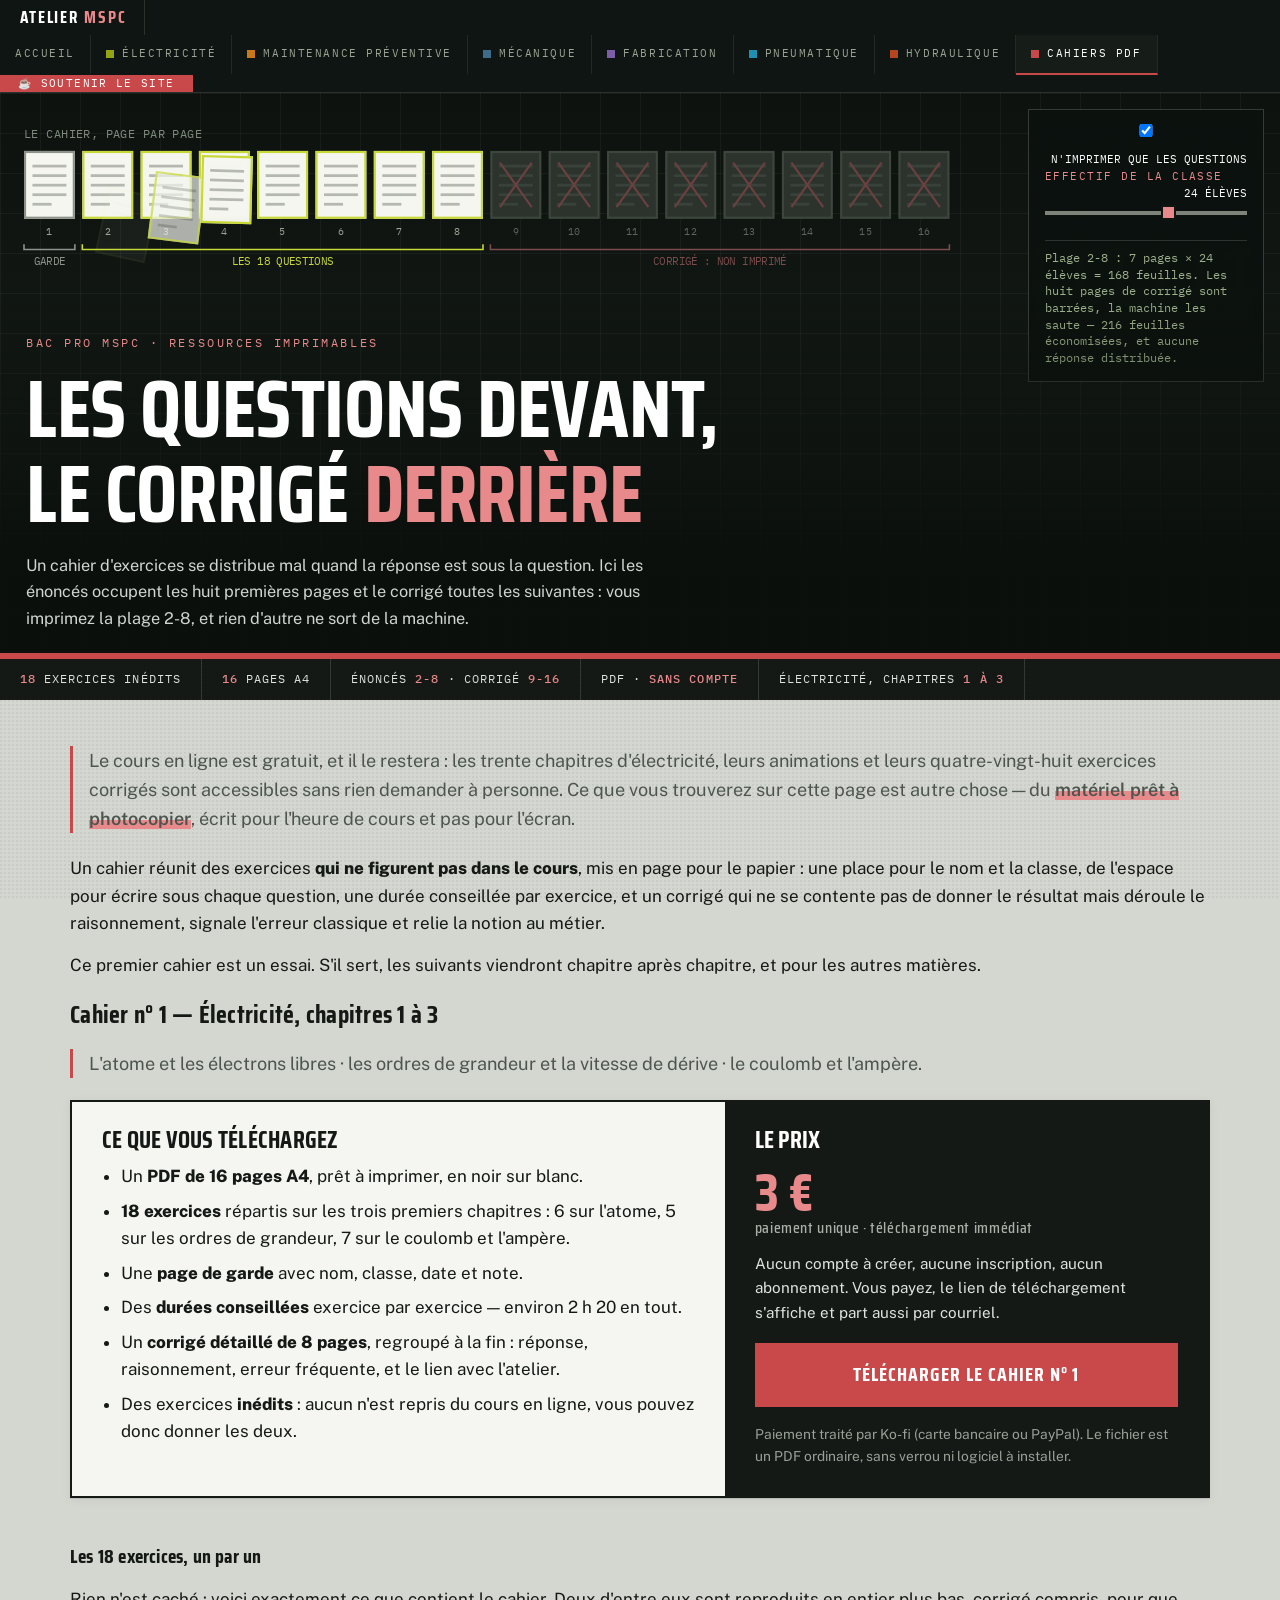
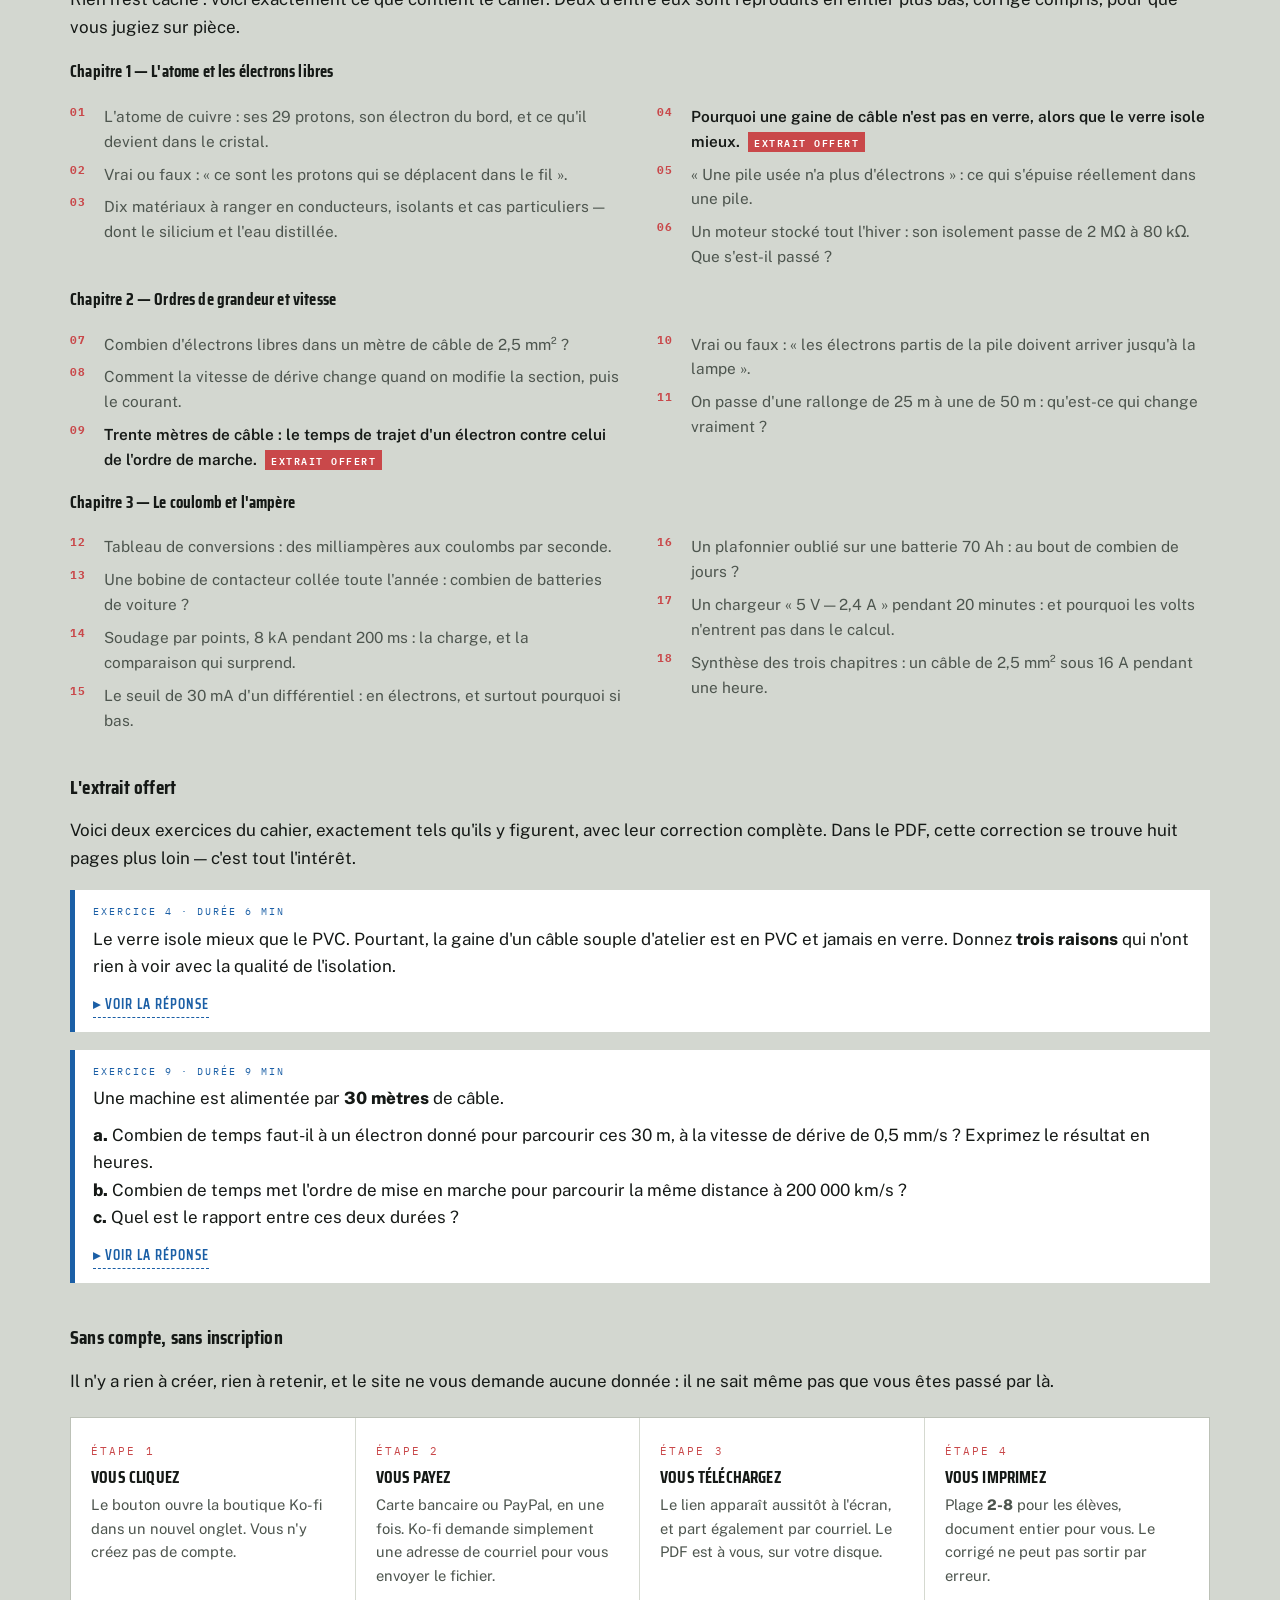
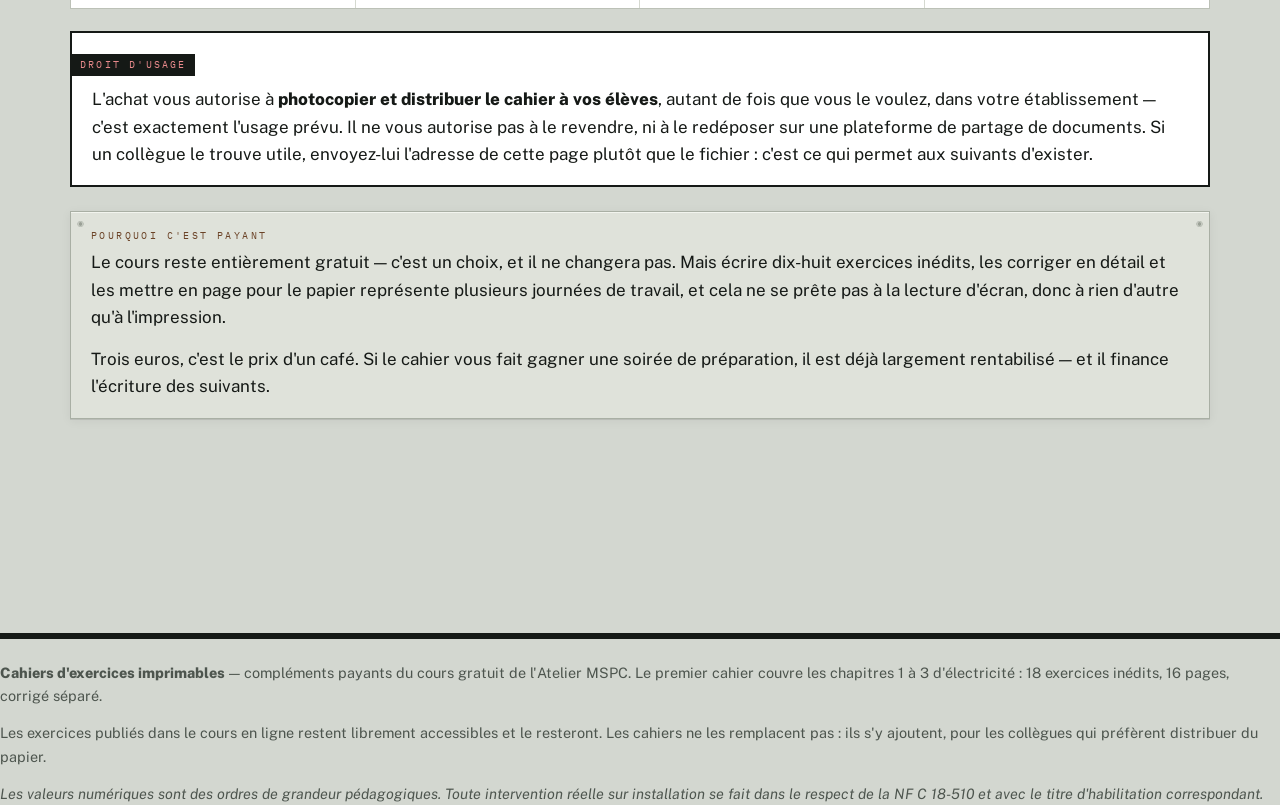
==== commit 52067ac2: "Pointe le bouton du cahier n°1 vers l'article Ko-fi Co-Authored-By: Claude Opus 5 <noreply@anthropic" ====
--- a/cahiers.html
+++ b/cahiers.html
@@ -128,7 +128,7 @@
     <h3>Le prix</h3>
     <div class="prix">3 €<small>paiement unique · téléchargement immédiat</small></div>
     <p style="margin:14px 0 0; font-size:.95rem">Aucun compte à créer, aucune inscription, aucun abonnement. Vous payez, le lien de téléchargement s'affiche et part aussi par courriel.</p>
-    <a class="bouton" href="https://ko-fi.com/topinambourrutabaga/shop" target="_blank" rel="noopener">Télécharger le cahier n° 1</a>
+    <a class="bouton" href="https://ko-fi.com/s/dcdf55cadc" target="_blank" rel="noopener">Télécharger le cahier n° 1</a>
     <div class="fin">Paiement traité par Ko-fi (carte bancaire ou PayPal). Le fichier est un PDF ordinaire, sans verrou ni logiciel à installer.</div>
   </div>
 </div>
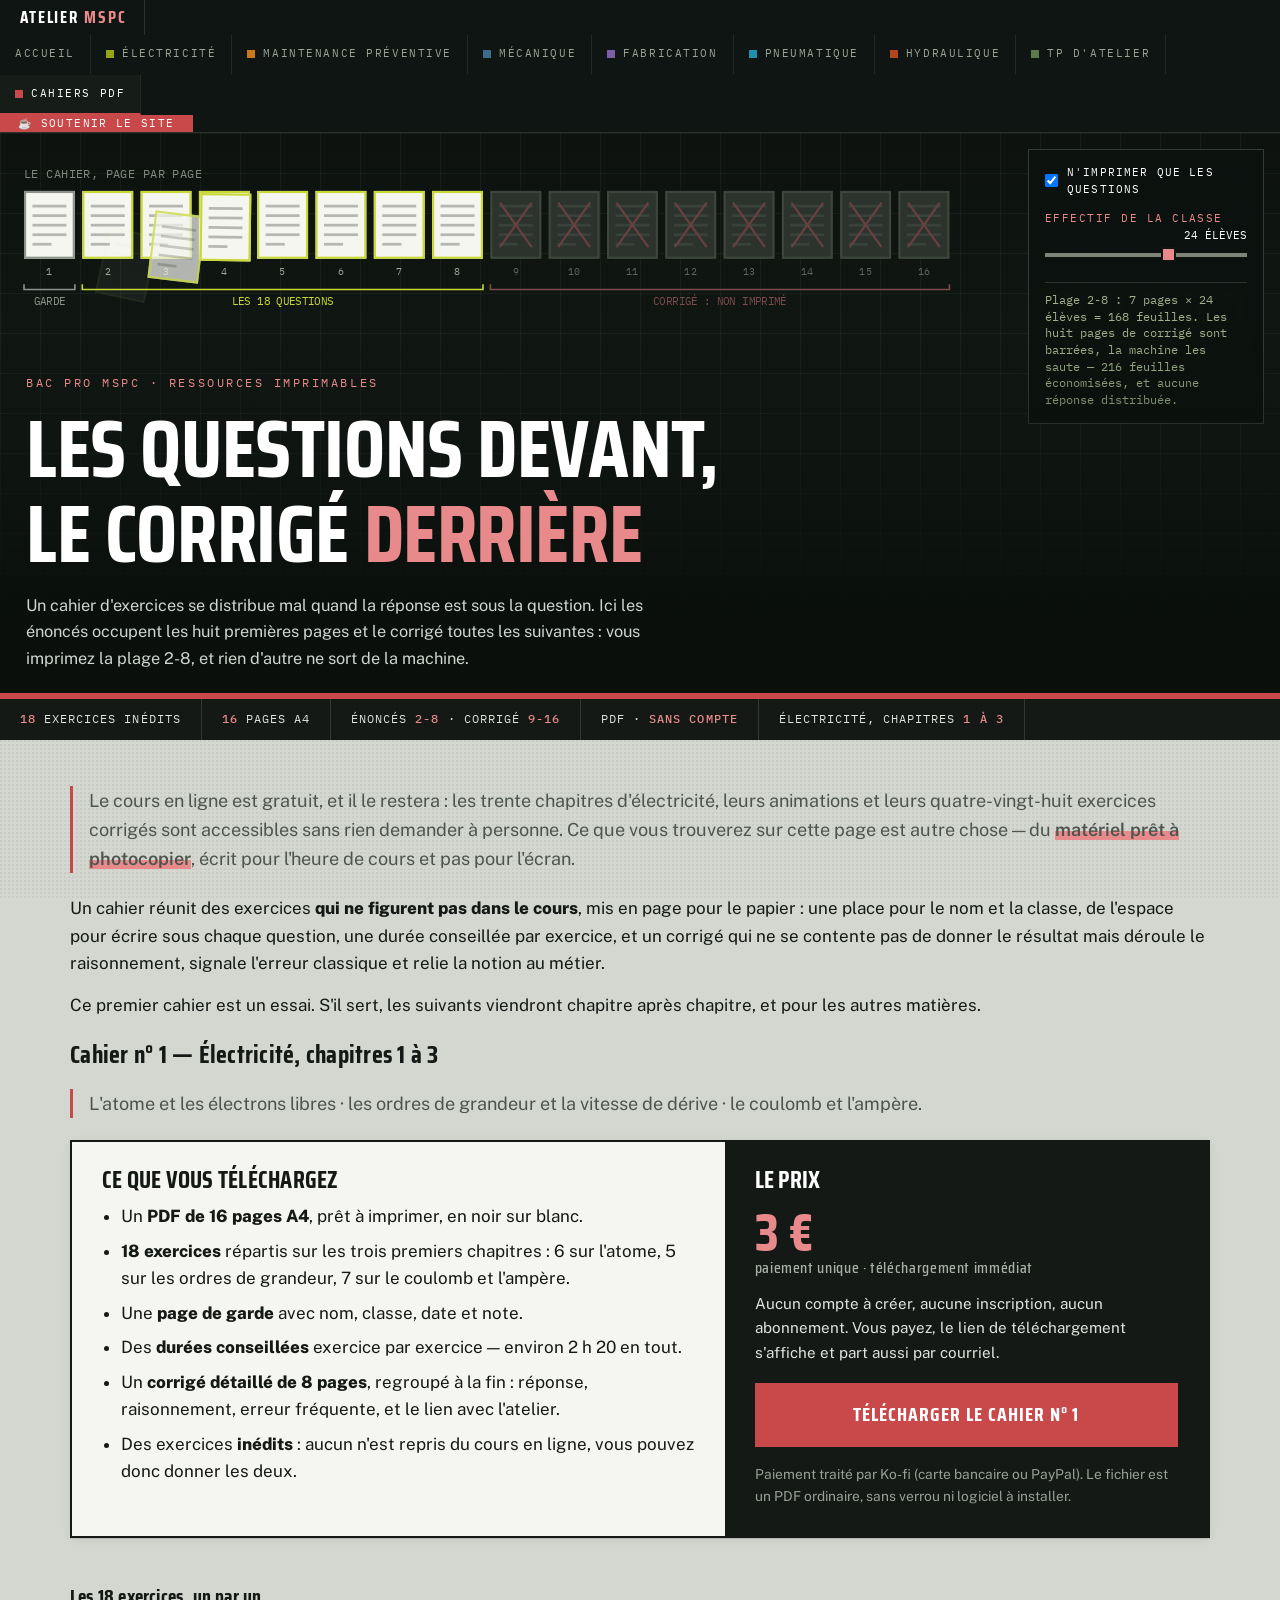
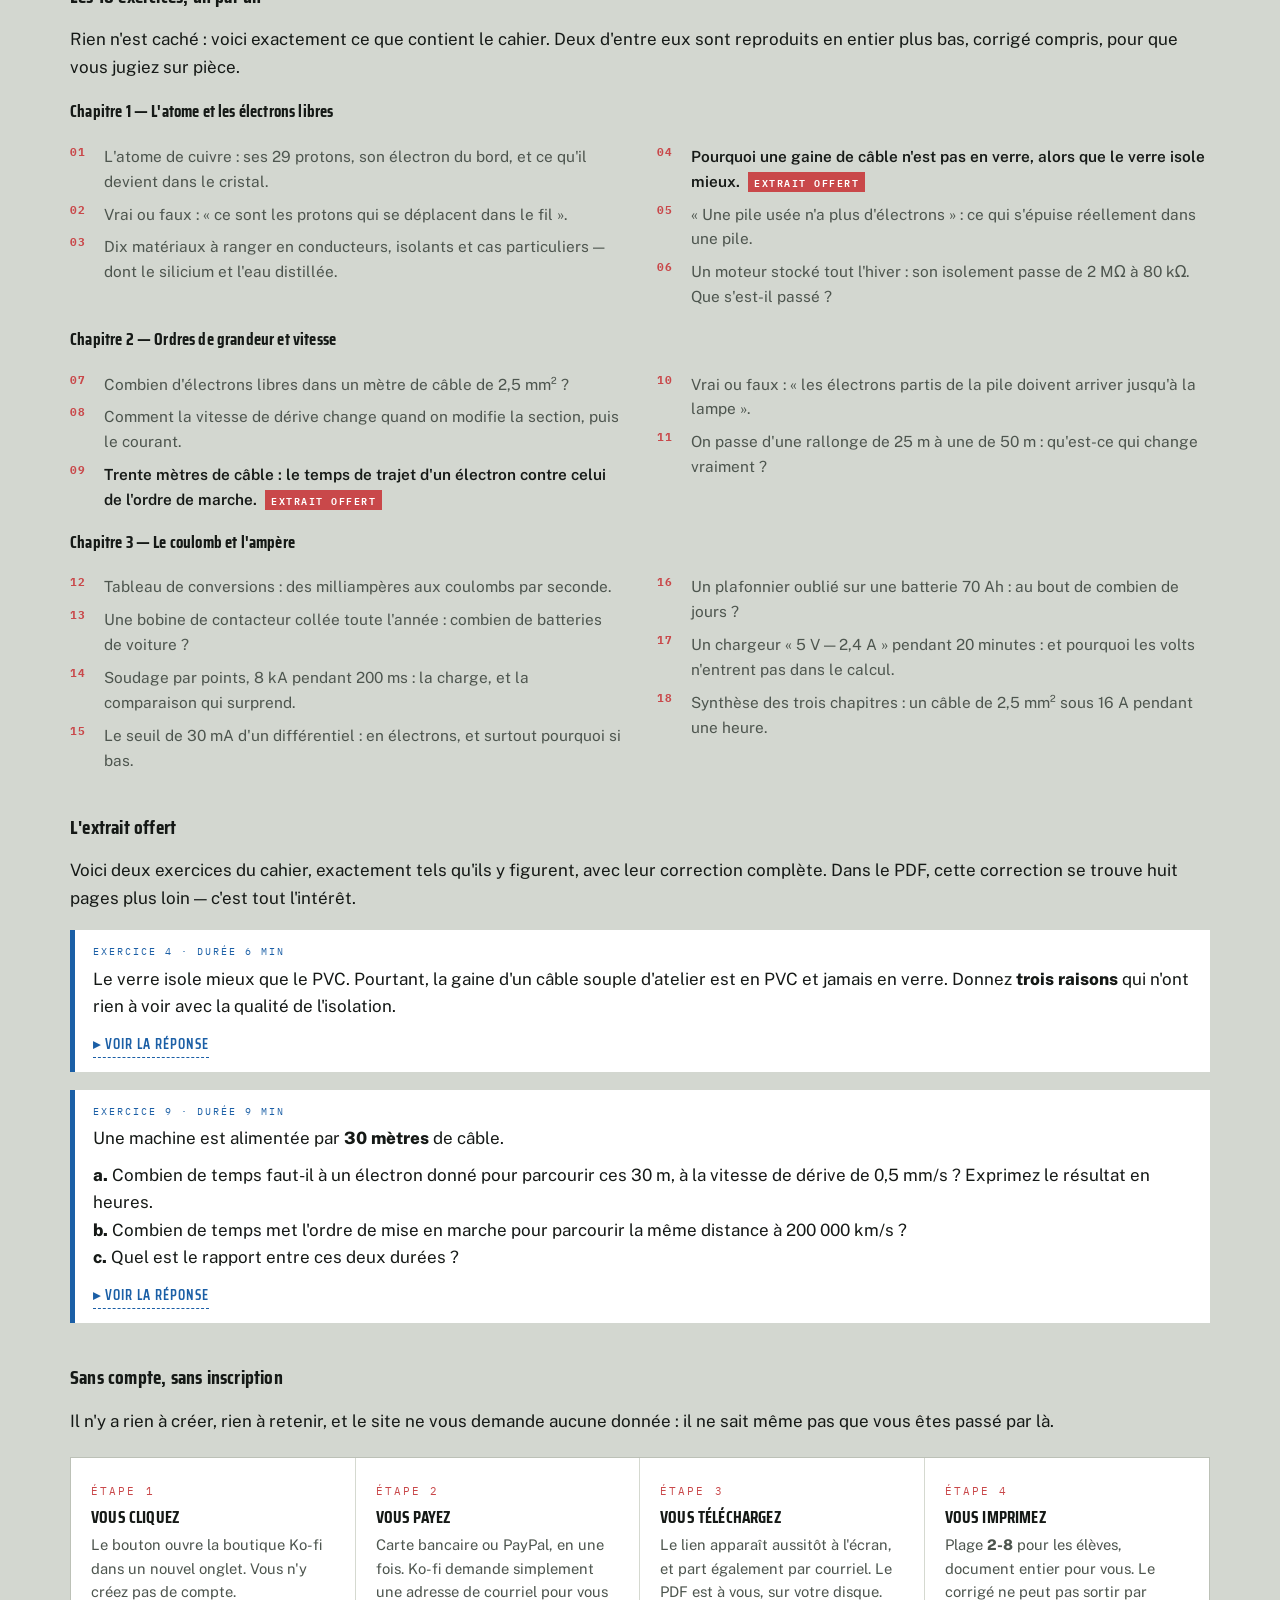
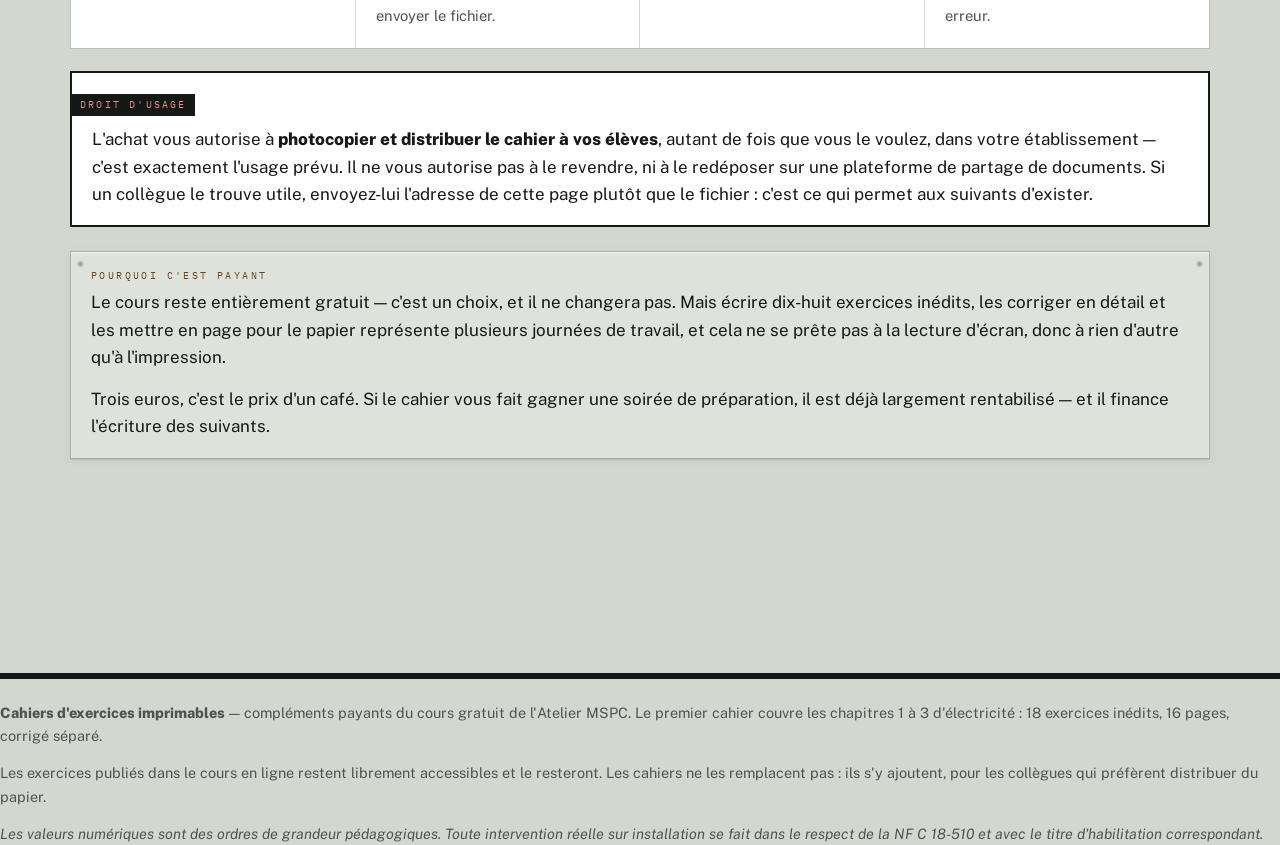
==== commit a147e7d3: "Ajoute la partie travaux pratiques et le chapitre de decodage de plan Les fiches de TP existaient ma" ====
--- a/cahiers.html
+++ b/cahiers.html
@@ -70,6 +70,7 @@
     <a class="m-fab" href="fabrication.html"><i class="pastille"></i>Fabrication</a>
     <a class="m-pneu" href="pneumatique.html"><i class="pastille"></i>Pneumatique</a>
     <a class="m-hydro" href="hydraulique.html"><i class="pastille"></i>Hydraulique</a>
+    <a class="m-tp" href="tp.html"><i class="pastille"></i>TP d'atelier</a>
     <a class="m-cahier" href="cahiers.html" aria-current="page"><i class="pastille"></i>Cahiers PDF</a>
   </div>
   <a class="soutenir" href="https://ko-fi.com/topinambourrutabaga" target="_blank" rel="noopener">☕ Soutenir le site</a>
--- a/assets/site.css
+++ b/assets/site.css
@@ -81,6 +81,7 @@
 .m-fab{--m-accent:#7b5ea7; --m-accent-clair:#b79ae0}
 .m-pneu{--m-accent:#1f8fb0; --m-accent-clair:#5cc4e0}
 .m-hydro{--m-accent:#b5451f; --m-accent-clair:#e07a4e}
+.m-tp{--m-accent:#5c7a4a; --m-accent-clair:#9dbd84}
 .m-cahier{--m-accent:#c9484a; --m-accent-clair:#e88a8c}
 
 /* ---------- HERO ---------- */
@@ -99,6 +100,14 @@
   text-transform:uppercase; color:var(--accent-clair); margin:0 0 4px}
 .hero-ctrl label span{color:#fff; float:right; letter-spacing:0}
 .hero-ctrl input{width:100%; margin:0 0 14px}
+/* Interrupteur dans un panneau de commandes : la pastille et son libelle
+   sur une meme ligne. Sans cela, le span herite du renvoi a droite des
+   autres etiquettes et le libelle part sous la case. */
+.switch,.hero-ctrl label.switch,.ctrls label.switch{display:flex; align-items:center;
+  gap:9px; cursor:pointer; margin:0 0 12px}
+.switch input,.hero-ctrl label.switch input,.ctrls label.switch input{width:auto; margin:0; flex:0 0 auto}
+.hero-ctrl label.switch span,.ctrls label.switch span{float:none; color:#fff; margin:0;
+  font-family:"IBM Plex Mono",monospace; font-size:10.5px; letter-spacing:.11em; text-transform:uppercase}
 .hero-ctrl .verdict{font-family:"IBM Plex Mono",monospace; font-size:11.5px; color:#9fb08c; line-height:1.45;
   border-top:1px solid rgba(255,255,255,.14); padding-top:9px; margin-top:2px}
 
